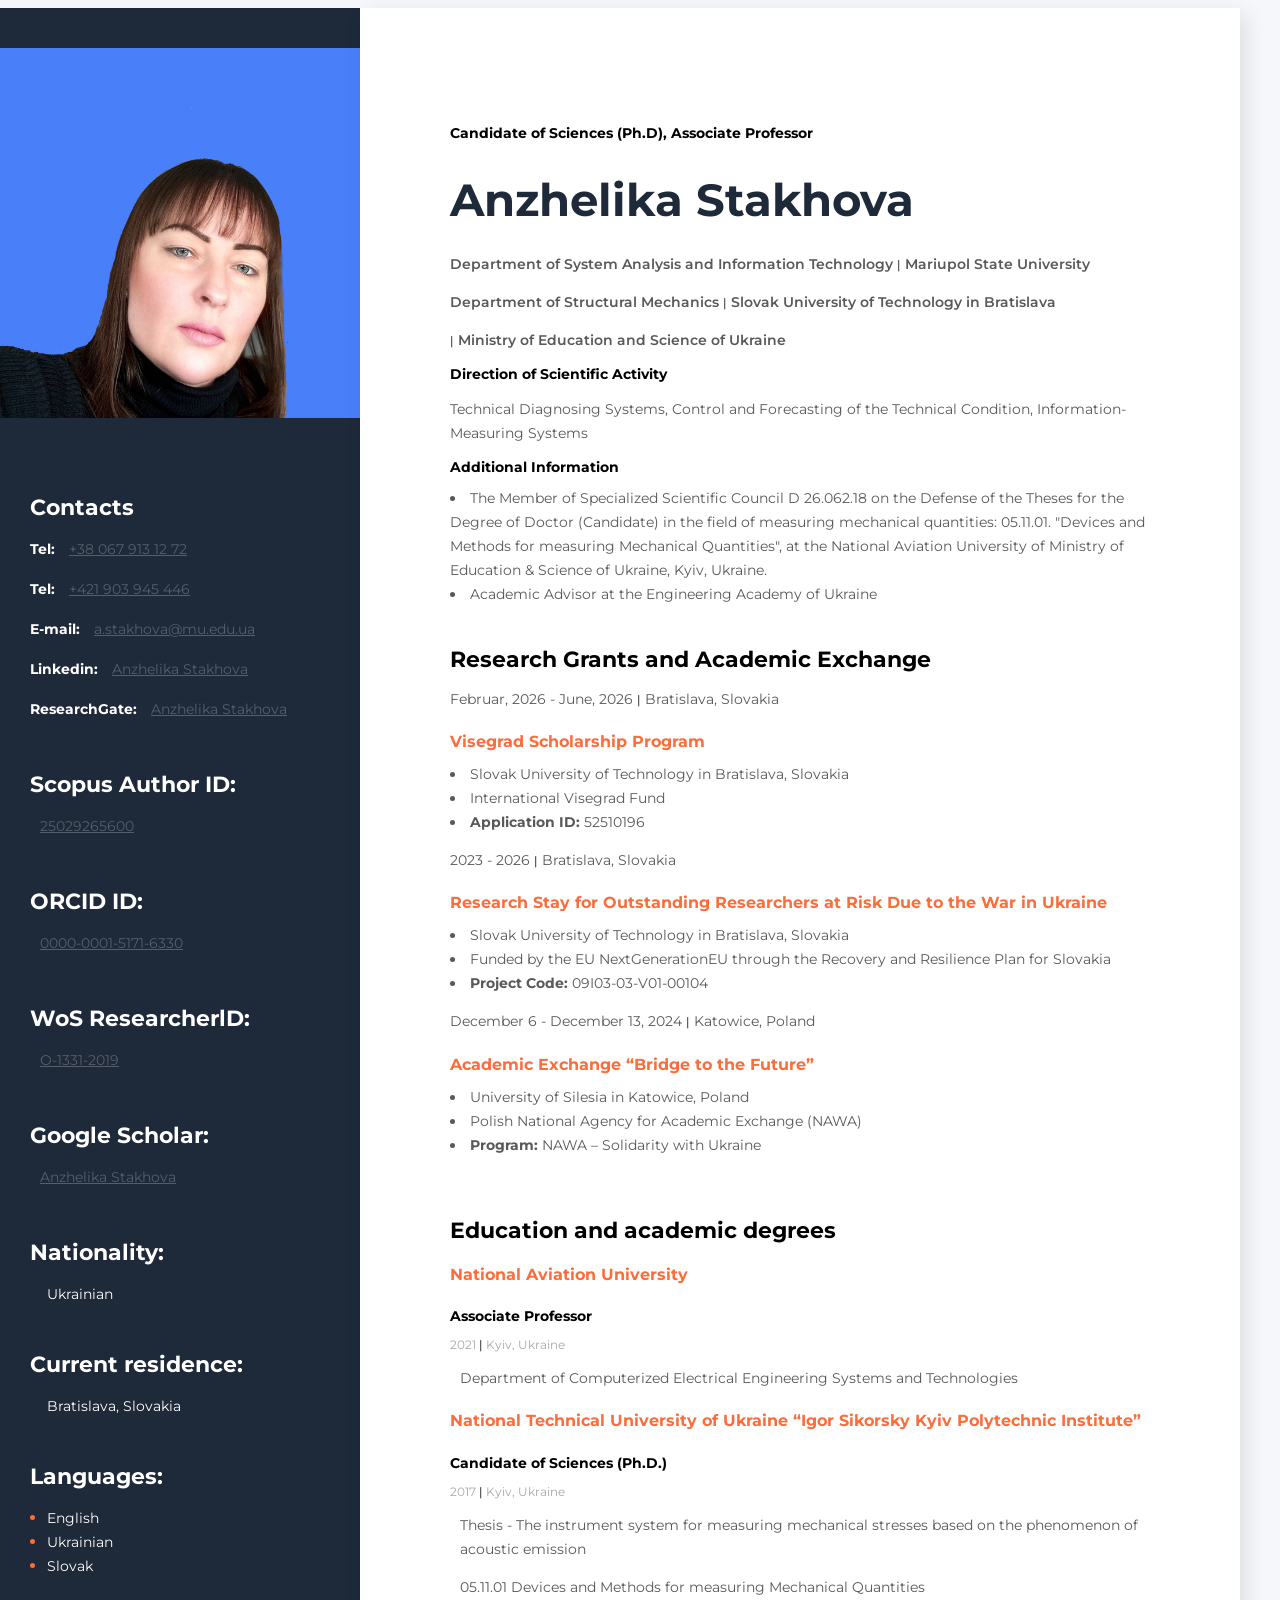
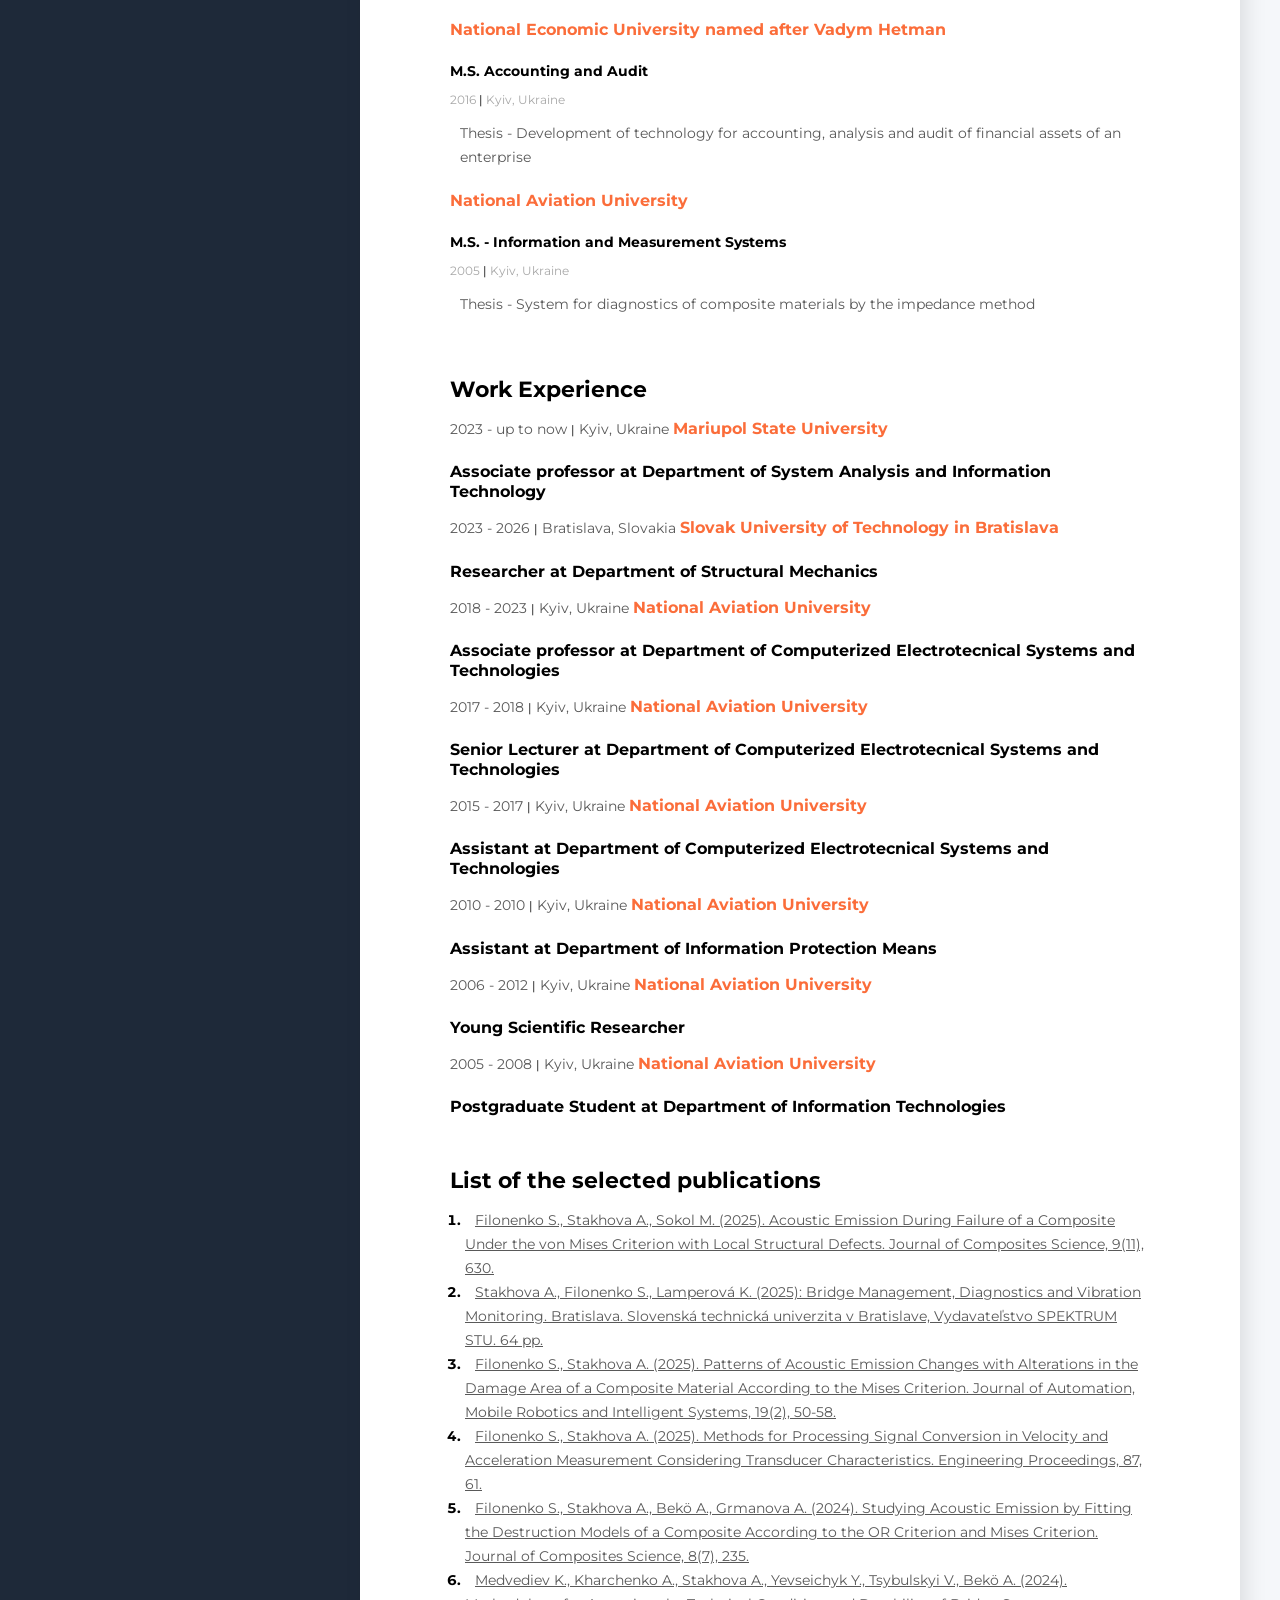
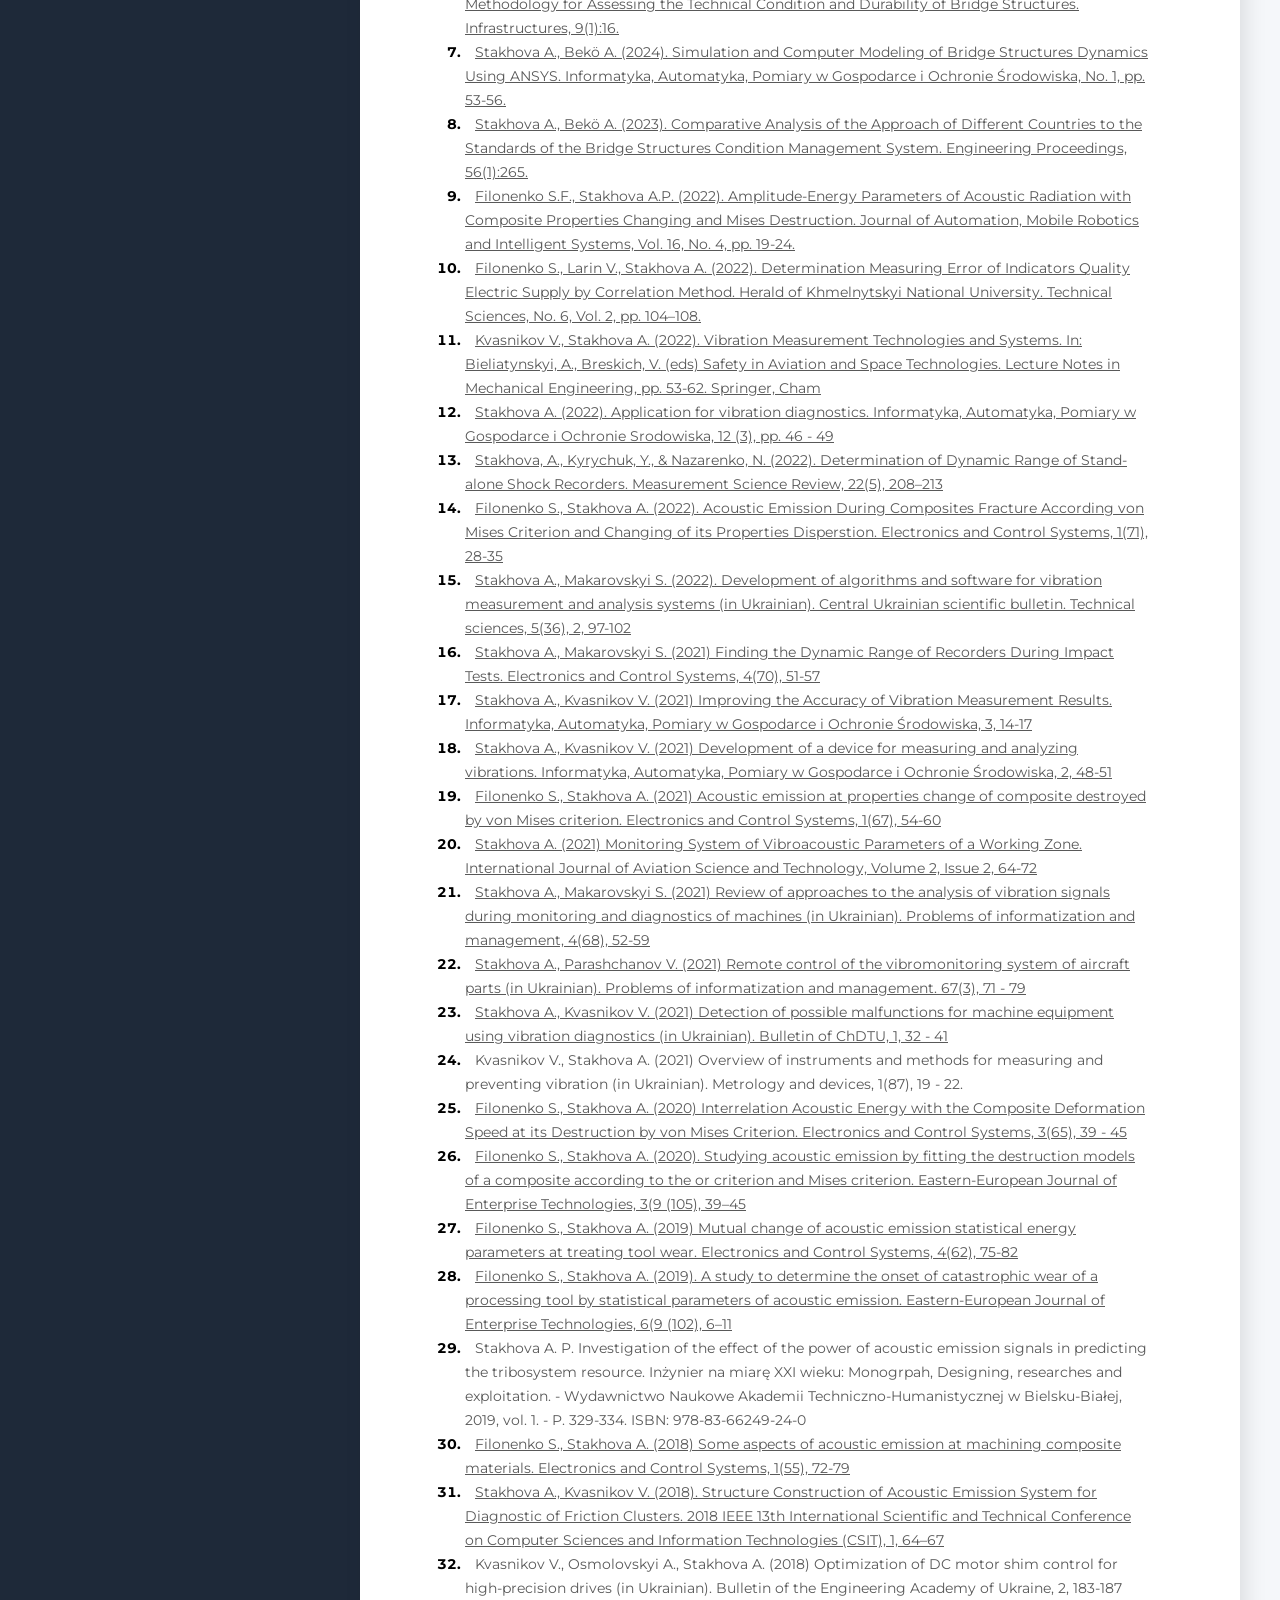
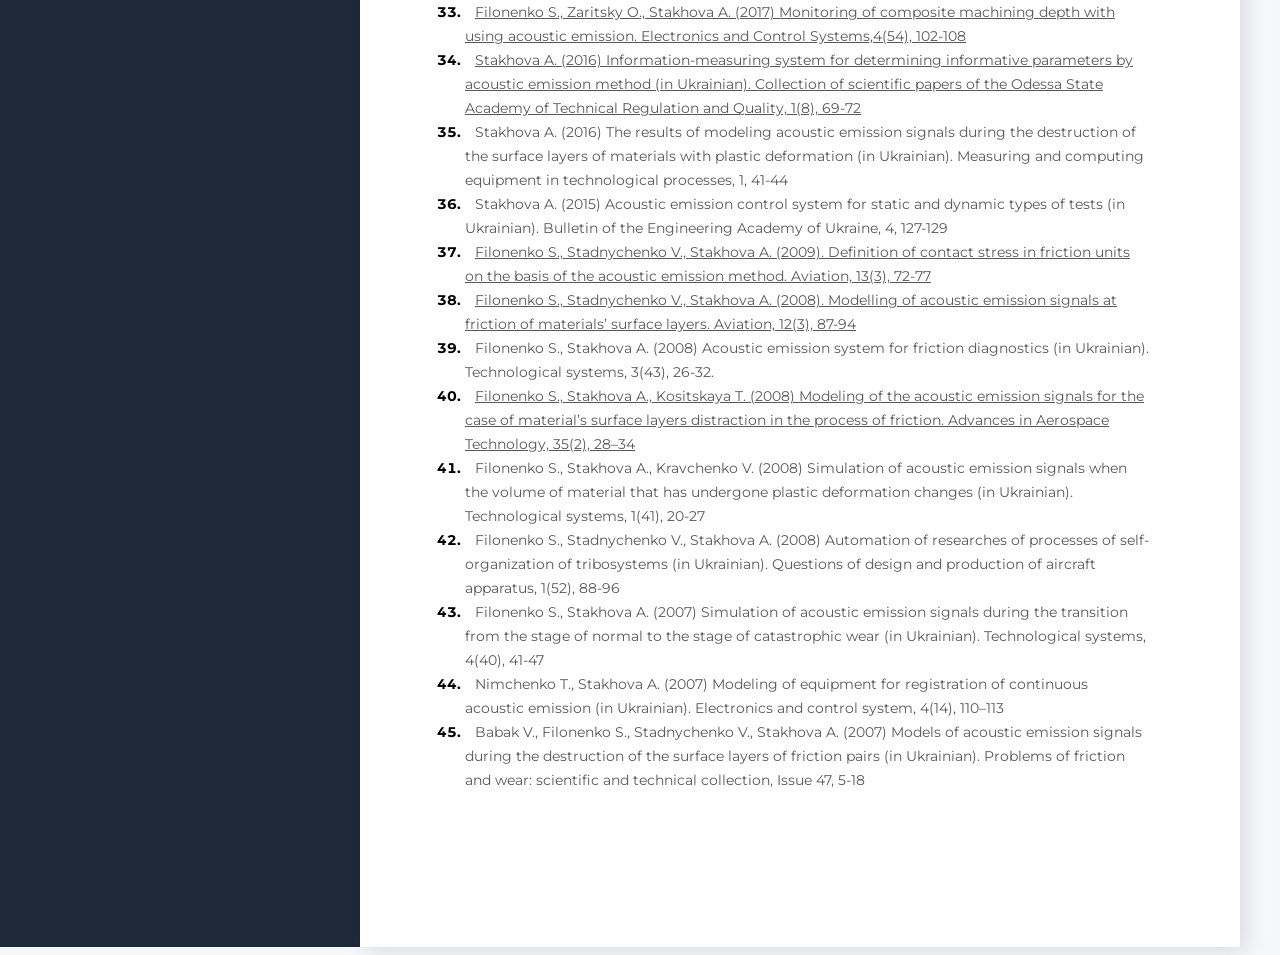
==== index.html @ 6ca17bb1 "Update print statement from 'Hello' to 'Goodbye'" ====
<!DOCTYPE html>
<html lang="en">
<head>
    <meta charset="UTF-8">
    <meta http-equiv="X-UA-Compatible" content="IE=edge">
    <meta name="viewport" content="width=device-width, initial-scale=1.0">
    <link rel="preconnect" href="https://fonts.googleapis.com">
    <link rel="preconnect" href="https://fonts.googleapis.com">
    <link rel="preconnect" href="https://fonts.gstatic.com" crossorigin>
    <link href="https://fonts.googleapis.com/css2?family=Montserrat:wght@400;700&display=swap" rel="stylesheet">
    <link rel="stylesheet" href="styles.css">
    <title>Rezume</title>
</head>
<body>

   <!--Main-->
   <div class="main">
<!--Main content-->
<div class="main_content">
<!--about user-->
<div class="about">
    <h2 class="about_position">Candidate of Sciences (Ph.D), Associate Professor</h2>
    <h1 class="about_name">Anzhelika Stakhova</h1>
    <p class="about_description"> Department of System Analysis and Information Technology  <span class="line">|</span> Mariupol State University</p>
    <p class="about_description">  </p>
    <p class="about_description"> Department of Structural Mechanics  <span class="line">|</span> Slovak University of Technology in Bratislava</p>
    <p class="about_description">  <span class="line">|</span> Ministry of Education and Science of Ukraine</p>
    <h2 class="about_position"> Direction of Scientific Activity </h2>
    <p class="work_list_item"> Technical Diagnosing Systems, Control and Forecasting of the Technical Condition, Information-Measuring Systems </p>
    <h2 class="about_position"> Additional Information </h2>
    <li class="work_list_item"> The Member of Specialized Scientific Council D 26.062.18 on the Defense of the Theses for the Degree of Doctor (Candidate) in the field of measuring mechanical quantities: 05.11.01. "Devices and Methods for measuring Mechanical Quantities", at the National Aviation University of Ministry of Education & Science of Ukraine, Kyiv, Ukraine.</span></li>
    <li class="work_list_item"> Academic Advisor at the Engineering Academy of Ukraine</span></li>
</div>
<!-- Grants and Research Funding -->
<div class="grants">
   <h2 class="title"> Research Grants and Academic Exchange </h2>
<div>   
    <p class="period_grant">Februar, 2026 - June, 2026 <span class="line">|</span> Bratislava, Slovakia</p><h4 class="university">Visegrad Scholarship Program</h4>
    <li class="work_list_item"> Slovak University of Technology in Bratislava, Slovakia</li>
    <li class="work_list_item"> International Visegrad Fund</li>
    <li class="work_list_item"> <strong>Application ID:</strong> 52510196</li>
</div>
    <div> 
    <p class="period_grant">2023 - 2026 <span class="line">|</span> Bratislava, Slovakia</p><h4 class="university">Research Stay for Outstanding Researchers at Risk Due to the War in Ukraine</h4>
    <li class="work_list_item"> Slovak University of Technology in Bratislava, Slovakia</li>
    <li class="work_list_item"> Funded by the EU NextGenerationEU through the Recovery and Resilience Plan for Slovakia</li>
    <li class="work_list_item"> <strong>Project Code:</strong> 09I03-03-V01-00104</li>
</div>
<div>   
    <p class="period_grant">December 6 - December 13, 2024 <span class="line">|</span> Katowice, Poland</p><h4 class="university">Academic Exchange “Bridge to the Future”</h4>
    <li class="work_list_item"> University of Silesia in Katowice, Poland</li>
    <li class="work_list_item"> Polish National Agency for Academic Exchange (NAWA)</li>
    <li class="work_list_item"> <strong>Program:</strong> NAWA – Solidarity with Ukraine</li>
</div>
</div>

<!--Education-->
<div class="education">
    <h3 class="title">Education and academic degrees</h3>
<!--Degrees-->
<div>
    <h4 class="university">National Aviation University</h4>
    <h5 class="specialization">Associate Professor </h5>
    <p class="period">2021 <span class="line">|</span> Kyiv, Ukraine</p>
    <p class="project-link">Department of Computerized Electrical Engineering Systems and Technologies</p>
</div>
<!--Education 1-->
<div>
    <h4 class="university">National Technical University of Ukraine “Igor Sikorsky Kyiv Polytechnic Institute”</h4>
    <h5 class="specialization">Candidate of Sciences (Ph.D.)</h5>
    <p class="period">2017 <span class="line">|</span> Kyiv, Ukraine</p>
    <p class="project-link">Thesis - The instrument system for measuring mechanical stresses based on the phenomenon of acoustic emission</p>
    <p class="project-link">05.11.01 Devices and Methods for measuring Mechanical Quantities</p>
</div>
<!--Education 2-->
<div>
    <h4 class="university">National Economic University named after Vadym Hetman</h4>
    <h5 class="specialization">M.S. Accounting and Audit</h5>
    <p class="period">2016 <span class="line">|</span> Kyiv, Ukraine</p>
    <p class="project-link">Thesis - Development of technology for accounting, analysis and audit of financial assets of an enterprise</p>
</div>
<!--Education 3-->
<div>
    <h4 class="university">National Aviation University</h4>
    <h5 class="specialization">M.S. - Information and Measurement Systems</h5>
    <p class="period">2005 <span class="line">|</span> Kyiv, Ukraine</p>
    <p class="project-link">Thesis - System for diagnostics of composite materials by the impedance method</p>
</div>
</div>
<!--Work-->
<div class="work">
<h3 class="title">Work Experience</h3>
<!--Company 0.1-->
<div>
    <p class="work_list_item">2023 - up to now   <span class="line">|</span> Kyiv, Ukraine <span  class="organization">Mariupol State University</span></p>
    <h4 class="work_position">Associate professor at Department of System Analysis and Information Technology </h4>
</div>
<!--Company 0.2-->
<div>
    <p class="work_list_item">2023 - 2026   <span class="line">|</span> Bratislava, Slovakia <span  class="organization">Slovak University of Technology in Bratislava</span></p>
    <h4 class="work_position">Researcher at Department of Structural Mechanics </h4>
</div>    
<!--Company 1-->
<div>
    <p class="work_list_item">2018 - 2023   <span class="line">|</span> Kyiv, Ukraine <span  class="organization">National Aviation University</span></p>
    <h4 class="work_position">Associate professor at Department of Computerized Electrotecnical Systems and Technologies </h4>
</div>
<!--Company 2-->
<div>
    <p class="work_list_item">2017 - 2018   <span class="line">|</span> Kyiv, Ukraine <span  class="organization">National Aviation University</span></p>
    <h4 class="work_position">Senior Lecturer at Department of Computerized Electrotecnical Systems and Technologies </h4>
</div>
<!--Company 3-->
<div>
    <p class="work_list_item">2015 - 2017   <span class="line">|</span> Kyiv, Ukraine <span  class="organization">National Aviation University</span></p>
    <h4 class="work_position">Assistant at Department of Computerized Electrotecnical Systems and Technologies </h4>
</div>
<!--Company 4-->
<div>
    <p class="work_list_item">2010 - 2010   <span class="line">|</span> Kyiv, Ukraine <span  class="organization">National Aviation University</span></p>
    <h4 class="work_position">Assistant at Department of Information Protection Means </h4>
</div>
<!--Company 5-->
<div>
    <p class="work_list_item">2006 - 2012   <span class="line">|</span> Kyiv, Ukraine <span  class="organization">National Aviation University</span></p>
    <h4 class="work_position">Young Scientific Researcher <!--on the Topic No. 593-DB09--> </h4>
</div>
<!--Company 6-->
<!--<div>
    <p class="work_list_item">2008 - 2009   <span class="line">|</span> Kyiv, Ukraine <span  class="organization">National Aviation University</span></p>
    <h4 class="work_position">Young Scientific Researcher on the Topic No. 393-DB07 </h4>
</div>-->
<!--Company 7-->
<!--<div>
    <p class="work_list_item">2006 - 2007   <span class="line">|</span> Kyiv, Ukraine <span  class="organization">National Aviation University</span></p>
    <h4 class="work_position">Young Scientific Researcher on the Topic No. 301-DB06 </h4>
</div>-->
<!--Company 8-->
<div>
    <p class="work_list_item">2005 - 2008   <span class="line">|</span> Kyiv, Ukraine <span  class="organization">National Aviation University</span></p>
    <h4 class="work_position">Postgraduate Student at Department of Information Technologies </h4>
</div>
</div>
<!--List of the selected publications-->
<div class="project">
    <h3 class="title">List of the selected publications</h3>
<ol class="project_list">
    
    <li class="project_item">
        <span class="project">
            <a href="https://doi.org/10.3390/jcs9110630" class="project-link">
                Filonenko S., Stakhova A., Sokol M. (2025). Acoustic Emission During Failure of a Composite Under the von Mises Criterion with Local Structural Defects. 
                Journal of Composites Science, 9(11), 630.
            </a>
        </span>
    </li> 
    <li class="project_item">
        <span class="project">
            <a href="https://doi.org/10.61544/DRCY6448" class="project-link">
                Stakhova A., Filonenko S., Lamperová K. (2025): Bridge Management, Diagnostics and Vibration Monitoring.
                Bratislava. Slovenská technická univerzita v Bratislave, Vydavateľstvo SPEKTRUM STU. 64 pp.
                </a>
        </span>
    </li> 
    <li class="project_item">
        <span class="project">
            <a href="https://doi.org/10.14313/jamris-2025-014" class="project-link">
                Filonenko S., Stakhova A. (2025). Patterns of Acoustic Emission Changes with Alterations in the Damage Area of a Composite Material According to the Mises Criterion. 
                Journal of Automation, Mobile Robotics and Intelligent Systems, 19(2), 50-58.
            </a>
        </span>
    </li> 
    <li class="project_item">
        <span class="project">
            <a href="https://doi.org/10.3390/engproc2025087061" class="project-link">
                Filonenko S., Stakhova A. (2025). Methods for Processing Signal Conversion in Velocity and Acceleration Measurement Considering Transducer Characteristics. 
                Engineering Proceedings, 87, 61.
            </a>
        </span>
    </li>
    <li class="project_item">
        <span class="project">
            <a href="https://doi.org/10.3390/jcs8070235" class="project-link">
                Filonenko S., Stakhova A., Bekö A., Grmanova A. (2024). Studying Acoustic Emission by Fitting the Destruction Models of a Composite According to the OR Criterion and Mises Criterion. 
                Journal of Composites Science, 8(7), 235.
            </a>
        </span>
    </li>
    <li class="project_item">
        <span class="project">
            <a href="https://doi.org/10.3390/infrastructures9010016" class="project-link">
                Medvediev K., Kharchenko A., Stakhova A., Yevseichyk Y., Tsybulskyi V., Bekö A. (2024). Methodology for Assessing the Technical Condition and Durability of Bridge Structures. 
                Infrastructures, 9(1):16.
            </a>
        </span>
    </li>
    <li class="project_item">
        <span class="project">
            <a href="#" class="project-link">
                Stakhova A., Bekö A. (2024). Simulation and Computer Modeling of Bridge Structures Dynamics Using ANSYS. 
                Informatyka, Automatyka, Pomiary w Gospodarce i Ochronie Środowiska, No. 1, pp. 53-56.
            </a>
        </span>
    </li>
    <li class="project_item">
        <span class="project">
            <a href="https://doi.org/10.3390/ASEC2023-15884" class="project-link">
                Stakhova A., Bekö A. (2023). Comparative Analysis of the Approach of Different Countries to the Standards of the Bridge Structures Condition Management System. 
                Engineering Proceedings, 56(1):265.
            </a>
        </span>
    </li>
    <li class="project_item">
        <span class="project">
            <a href="https://doi.org/10.14313/JAMRIS/4-2022/29" class="project-link">
                Filonenko S.F., Stakhova A.P. (2022). Amplitude-Energy Parameters of Acoustic Radiation with Composite Properties Changing and Mises Destruction. 
                Journal of Automation, Mobile Robotics and Intelligent Systems, Vol. 16, No. 4, pp. 19-24.
            </a>
        </span>
    </li>
    <li class="project_item">
        <span class="project">
            <a href="#" class="project-link">
                Filonenko S., Larin V., Stakhova A. (2022). Determination Measuring Error of Indicators Quality Electric Supply by Correlation Method. Herald of Khmelnytskyi National University. Technical Sciences, No. 6, Vol. 2, pp. 104–108.</a>
        </span>
    </li>     
    <li class="project_item">
        <span class="project">
        <a href="https://doi.org/10.1007/978-3-030-85057-9_5" class="project-link">
            Kvasnikov V., Stakhova A. (2022). Vibration Measurement Technologies and Systems. In: Bieliatynskyi, A., Breskich, V. (eds) Safety in Aviation and Space Technologies. Lecture Notes in Mechanical Engineering, pp. 53-62. Springer, Cham</a>
    </li>
    <li class="project_item">
        <span class="project">
        <a href="https://doi.org/10.35784/iapgos.2903" class="project-link">
            Stakhova A. (2022). Application for vibration diagnostics. Informatyka, Automatyka, Pomiary w Gospodarce i Ochronie Srodowiska, 12 (3), pp. 46 - 49</a>   
    </li>
    <li class="project_item">
        <span class="project">
        <a href="https://doi.org/10.2478/msr-2022-0026" class="project-link">
            Stakhova, A., Kyrychuk, Y., & Nazarenko, N. (2022). Determination of Dynamic Range of Stand-alone Shock Recorders. Measurement Science Review, 22(5), 208–213</a>  
    </li>
    <li class="project_item">
        <span class="project">
        <a href="https://doi.org/10.18372/1990-5548.71.16819" class="project-link">
            Filonenko S.,  Stakhova A. (2022). Acoustic Emission During Composites Fracture According von Mises Criterion and Changing of its Properties Disperstion. Electronics and Control Systems, 1(71), 28-35</a>  
    </li>
    <li class="project_item">
        <span class="project">
        <a href="https://doi.org/10.32515/2664-262X.2022.5(36).2.97-102" class="project-link">
            Stakhova A.,  Makarovskyi S.  (2022). Development of algorithms and software for vibration measurement and analysis systems (in Ukrainian). Central Ukrainian scientific bulletin. Technical sciences, 5(36), 2, 97-102</a>  
    </li>
    <li class="project_item">
        <span class="project">
        <a href="https://doi.org/10.18372/1990-5548.70.16765" class="project-link">
            Stakhova A.,  Makarovskyi S. (2021) Finding the Dynamic Range of Recorders During Impact Tests. Electronics and Control Systems, 4(70), 51-57</a>  
    </li>
    <li class="project_item">
        <span class="project">
        <a href="https://doi.org/10.35784/iapgos.2713" class="project-link">
            Stakhova A., Kvasnikov V. (2021) Improving the Accuracy of Vibration Measurement Results. Informatyka, Automatyka, Pomiary w Gospodarce i Ochronie Środowiska, 3, 14-17</a>  
    </li>
    <li class="project_item">
        <span class="project">
        <a href="https://doi.org/10.35784/iapgos.2658" class="project-link">
            Stakhova A., Kvasnikov V. (2021) Development of a device for measuring and analyzing vibrations. Informatyka, Automatyka, Pomiary w Gospodarce i Ochronie Środowiska, 2, 48-51</a>  
    </li>
    <li class="project_item">
        <span class="project">
        <a href="https://doi.org/10.18372/1990-5548.67.15602" class="project-link">
            Filonenko S., Stakhova A. (2021) Acoustic emission at properties change of composite destroyed by von Mises criterion. Electronics and Control Systems, 1(67), 54-60</a>  
    </li>
    <li class="project_item">
        <span class="project">
        <a href="https://doi.org/10.23890/ijast.vm02is02.0203" class="project-link">
            Stakhova A. (2021) Monitoring System of Vibroacoustic Parameters of a Working Zone. International Journal of Aviation Science and Technology, Volume 2, Issue 2, 64-72</a>  
    </li>
    <li class="project_item">
        <span class="project">
        <a href="https://doi.org/10.18372/2073-4751.68.16527" class="project-link">
            Stakhova A., Makarovskyi S. (2021) Review of approaches to the analysis of vibration signals during monitoring and diagnostics of machines (in Ukrainian). Problems of informatization and management, 4(68), 52-59</a>  
    </li>
    <li class="project_item">
        <span class="project">
        <a href="https://doi.org/10.18372/2073-4751.67.16209" class="project-link">Stakhova A., Parashchanov V. (2021) Remote control of the vibromonitoring system of aircraft parts (in Ukrainian). Problems of informatization and management. 67(3), 71 - 79</a>  
    </li>
    <li class="project_item">
        <span class="project">
        <a href="https://doi.org/10.24025/2306-4412.1.2021.229202" class="project-link">Stakhova A., Kvasnikov V. (2021) Detection of possible malfunctions for machine equipment using vibration diagnostics (in Ukrainian). Bulletin of ChDTU, 1, 32 - 41</a>  
    </li>
    <li class="project_item">
        <span class="project">
        <a class="project-link">Kvasnikov V., Stakhova A. (2021) Overview of instruments and methods for measuring and preventing vibration (in Ukrainian). Metrology and devices, 1(87), 19 - 22.</a>  
    </li>
    <li class="project_item">
        <span class="project">
        <a href="https://doi.org/10.18372/1990-5548.65.14986" class="project-link">Filonenko S., Stakhova A. (2020) Interrelation Acoustic Energy with the Composite Deformation Speed at its Destruction by von Mises Criterion. Electronics and Control Systems, 3(65), 39 - 45</a>  
    </li>
    <li class="project_item">
        <span class="project">
        <a href="https://doi.org/10.15587/1729-4061.2020.204820" class="project-link">Filonenko S., Stakhova A. (2020). Studying acoustic emission by fitting the destruction models of a composite according to the or criterion and Mises criterion. Eastern-European Journal of Enterprise Technologies, 3(9 (105), 39–45</a>  
    </li>
    <li class="project_item">
        <span class="project">
        <a href="https://doi.org/10.18372/1990-5548.62.14389" class="project-link">Filonenko S., Stakhova A. (2019) Mutual change of acoustic emission statistical energy parameters at treating tool wear. Electronics and Control Systems, 4(62), 75-82</a>  
    </li>
    <li class="project_item">
        <span class="project">
        <a href="https://doi.org/10.15587/1729-4061.2019.184959" class="project-link">Filonenko S., Stakhova A. (2019). A study to determine the onset of catastrophic wear of a processing tool by statistical parameters of acoustic emission. Eastern-European Journal of Enterprise Technologies, 6(9 (102), 6–11</a>  
    </li>
    <li class="project_item">
        <span class="project">
        <a class="project-link">Stakhova A. P. Investigation of the effect of the power of acoustic emission signals in predicting the tribosystem resource. Inżynier na miarę XXI wieku: Monogrpah, Designing, researches and exploitation. - Wydawnictwo Naukowe Akademii Techniczno-Humanistycznej w Bielsku-Białej, 2019, vol. 1. - P. 329-334. ISBN: 978-83-66249-24-0</a>  
    </li>
    <li class="project_item">
        <span class="project">
        <a href="https://doi.org/10.18372/1990-5548.55.12783" class="project-link">Filonenko S., Stakhova A. (2018)  Some aspects of acoustic emission at machining composite materials. Electronics and Control Systems, 1(55), 72-79</a>  
    </li>
    <li class="project_item">
        <span class="project">
        <a href="https://doi.org/10.1109/STC-CSIT.2018.8526593" class="project-link">Stakhova A., Kvasnikov V. (2018). Structure Construction of Acoustic Emission System for Diagnostic of Friction Clusters. 2018 IEEE 13th International Scientific and Technical Conference on Computer Sciences and Information Technologies (CSIT), 1, 64–67</a>  
    </li>
    <li class="project_item">
        <span class="project">
        <a class="project-link">Kvasnikov V., Osmolovskyi A., Stakhova A. (2018) Optimization of DC motor shim control for high-precision drives (in Ukrainian). Bulletin of the Engineering Academy of Ukraine, 2, 183-187</a>  
    </li>
    <li class="project_item">
        <span class="project">
        <a href="https://doi.org/10.18372/1990-5548.54.12334" class="project-link">Filonenko S., Zaritsky O., Stakhova A. (2017) Monitoring of composite machining depth with using acoustic emission. Electronics and Control Systems,4(54), 102-108</a>  
    </li>
       <li class="project_item">
        <span class="project">
        <a href="https://doi.org/10.32684/2412-5288-2016-1-8-69-72" class="project-link">Stakhova A. (2016) Information-measuring system for determining informative parameters by acoustic emission method (in Ukrainian). Collection of scientific papers of the Odessa State Academy of Technical Regulation and Quality, 1(8), 69-72</a>  
    </li>
    <li class="project_item">
        <span class="project">
        <a class="project-link">Stakhova A. (2016) The results of modeling acoustic emission signals during the destruction of the surface layers of materials with plastic deformation (in Ukrainian). Measuring and computing equipment in technological processes, 1, 41-44</a>  
    </li>
    <li class="project_item">
        <span class="project">
        <a class="project-link">Stakhova A. (2015) Acoustic emission control system for static and dynamic types of tests (in Ukrainian). Bulletin of the Engineering Academy of Ukraine, 4, 127-129</a>  
    </li>
    <li class="project_item">
        <span class="project">
        <a href="http://dx.doi.org/10.3846/1648-7788.2009.13.72-77" class="project-link">Filonenko S., Stadnychenko V., Stakhova A. (2009). Definition of contact stress in friction units on the basis of the acoustic emission method. Aviation, 13(3), 72-77</a>  
    </li>
    <li class="project_item">
        <span class="project">
        <a href="https://doi.org/10.3846/1648-7788.2008.12.87-94" class="project-link">Filonenko S., Stadnychenko V., Stakhova A. (2008). Modelling of acoustic emission signals at friction of materials’ surface layers. Aviation, 12(3), 87-94</a>  
    </li>
    <li class="project_item">
        <span class="project">
        <a class="project-link">Filonenko S., Stakhova A. (2008) Acoustic emission system for friction diagnostics (in Ukrainian). Technological systems, 3(43), 26-32.</a>  
    </li>
    <li class="project_item">
        <span class="project">
        <a href="https://doi.org/10.18372/2306-1472.35.1562" class="project-link">Filonenko S., Stakhova A., Kositskaya T. (2008) Modeling of the acoustic emission signals for the case of material’s surface layers distraction in the process of friction. Advances in Aerospace Technology, 35(2), 28–34</a>  
    </li>
    <li class="project_item">
        <span class="project">
        <a class="project-link">Filonenko S., Stakhova A., Kravchenko V. (2008) Simulation of acoustic emission signals when the volume of material that has undergone plastic deformation changes (in Ukrainian). Technological systems, 1(41), 20-27</a>  
    </li>
    <li class="project_item">
        <span class="project">
        <a class="project-link">Filonenko S., Stadnychenko V., Stakhova A. (2008) Automation of researches of processes of self-organization of tribosystems (in Ukrainian). Questions of design and production of aircraft apparatus, 1(52), 88-96</a>  
    </li>
    <li class="project_item">
        <span class="project">
        <a class="project-link">Filonenko S., Stakhova A. (2007) Simulation of acoustic emission signals during the transition from the stage of normal to the stage of catastrophic wear (in Ukrainian). Technological systems, 4(40), 41-47</a>  
    </li>
    <li class="project_item">
        <span class="project">
        <a class="project-link">Nimchenko T., Stakhova A. (2007) Modeling of equipment for registration of continuous acoustic emission (in Ukrainian). Electronics and control system, 4(14), 110–113</a>  
    </li>
    <li class="project_item">
        <span class="project">
        <a class="project-link">Babak V., Filonenko S., Stadnychenko V., Stakhova A. (2007) Models of acoustic emission signals during the destruction of the surface layers of friction pairs (in Ukrainian). Problems of friction and wear: scientific and technical collection, Issue 47, 5-18</a>  
    </li>
    
</ol>
</div>
</div>
<!--Sidebar-->
<aside class="sidebar">
<img src="I.jpg" alt="user photo" class="photo">
<!--Contact-->
<div class="contacts"> 
    <h3 class="sidebar_title">
        Contacts
    </h3>
    <div>
        <p>
            <span class="contact-type">Tel:</span>
             <a href="tel:+380679131272" class="contact-link">+38 067 913 12 72</a> </p>
        <p>
            <span class="contact-type">Tel:</span>
             <a href="tel:+380679131272" class="contact-link">+421 903 945 446</a> </p>
        <p>
            <span class="contact-type"> E-mail: </span>
             <a href="mailto: a.stakhova@mu.edu.ua" class="contact-link">a.stakhova@mu.edu.ua</a> </p>
        <p>
            <span class="contact-type"> Linkedin: </span>
             <a href="https://www.linkedin.com/in/anzhelika-stakhova-88b60a288/" class="contact-link">Anzhelika Stakhova</a> </p>
        <p>
            <span class="contact-type"> ResearchGate: </span>
            <a href="https://www.researchgate.net/profile/Anzhelika-Stakhova" class="contact-link">Anzhelika Stakhova</a> </p>
    </div>
</div>
<!--Scopus Author ID:-->
<div class="contacts"> 
    <h3 class="sidebar_title">
        Scopus Author ID:
    </h3>
    <div>
        <p>
            <span class="contact-type"></span>
            <a href="https://www.scopus.com/authid/detail.uri?authorId=25029265600" class="contact-link">25029265600</a> </p>
            
        </div>
</div>
<!--ORCID ID:-->
<div class="contacts"> 
    <h3 class="sidebar_title">
        ORCID ID:
    </h3>
    <div>
        <p>
            <span class="contact-type"></span>
            <a href="https://orcid.org/0000-0001-5171-6330" class="contact-link">0000-0001-5171-6330</a> </p>
            
        </div>
</div>
<!--Web of Science ResearcherlD:-->
<div class="contacts"> 
    <h3 class="sidebar_title">
        WoS ResearcherlD:
    </h3>
    <div>
        <p>
            <span class="contact-type"></span>
            <a href="https://www.webofscience.com/wos/author/record/O-1331-2019" class="contact-link">O-1331-2019</a> </p>
            
        </div>
</div>
<!--Google Scholar:-->
<div class="contacts"> 
    <h3 class="sidebar_title">
        Google Scholar:
    </h3>
    <div>
        <p>
            <span class="contact-type"></span>
            <a href="https://scholar.google.com.ua/citations?user=BpvehOkAAAAJ&hl=uk" class="contact-link">Anzhelika Stakhova</a> </p>
            
        </div>
</div>
<!--Nationality:-->
<div class="tech-skills">
    <h3 class="sidebar_title"> Nationality:</h3>
        <ul class="tech-soft-skills-list">
           <span class="tech-soft-skills-text">Ukrainian</span>
           
        </ul>
</div>
<!--Residence:-->
<div class="tech-skills">
    <h3 class="sidebar_title"> Current residence:</h3>
        <ul class="tech-soft-skills-list">
           <span class="tech-soft-skills-text">Bratislava, Slovakia</span>
           
        </ul>
</div>
<!--Languages:-->
<div class="soft-skills">
    <h3 class="sidebar_title">
        Languages:
    </h3>
        <ul class="tech-soft-skills-list">
            <li class="tech-soft-skills-item"><span class="tech-soft-skills-text">English</span></li>
            <li class="tech-soft-skills-item"><span class="tech-soft-skills-text">Ukrainian</span></li>
            <li class="tech-soft-skills-item"><span class="tech-soft-skills-text">Slovak</span></li>
                       
         </ul>
</div>

</aside>

</div>
</body>
</html>
---- styles.css ----
body{
    font-family: 'Montserrat', sans-serif;
    background-color: #F5F7FA;
    }
/* main styles */
.main{
    display: flex;
    flex-direction: row-reverse;
    width: 1200px;
    margin: 0 auto;
}
/* main_content styles */
.main_content{
    background-color: #fff;
    box-shadow: 6px 6px 20px rgba(0, 0, 0, 0.1);
    padding:  105px 90px;
}
/* about styles */

.about{
   margin-bottom: 40px;
}
.about_position{
    font-family: 'Montserrat';
    font-style: normal;
    font-weight: 700;
    font-size: 14px;
    line-height: 17px;
    color: #000000;
    margin-bottom: 10px;
}
.about_name{
    font-style: normal;
    font-weight: 700;
    font-size: 45px;
    line-height: 55px;
    color: #1E2939;
    margin-bottom: 25px;
}
.about_description{
    font-style: normal;
    font-weight: 600;
    font-size: 14px;
    line-height: 24px;
    color: #595959;
    width: 700px;
}
/* project styles */
.project{
    margin-bottom: 50px;
    }
.title{
    font-style: normal;
    font-weight: 700;
    font-size: 22px;
    line-height: 27px;
    color: #000000; 
    margin-bottom: 10px; 
}
.project_list{
    padding: 0;
    margin-left: 15px;
}
.project_item{
    font-style: normal;
    font-weight: 700;
    font-size: 14px;
    line-height: 24px;
    color: #000000;
}
.project, 
.project-link{
    font-style: normal;
    font-weight: 400;
    font-size: 14px;
    line-height: 24px;
    color: #595959;
}
.project-link{
    margin-left: 10px;
}
.project_bracket{
    font-style: normal;
    font-weight: 700;
    font-size: 14px;
    line-height: 24px;
    color: #000000;
}

/* work styles */
.work {
    margin-bottom: 50px;
    width: 700px;
}
.work_position{
    font-style: normal;
    font-weight: 700;
    font-size: 16px;
    line-height: 20px;
    color: #000000;
    margin-bottom: 10px;
}
.organization{
    font-style: normal;
    font-weight: 700;
    font-size: 16px;
    line-height: 20px;
    color: #FB6D3A;
}
.period{
    font-style: normal;
    font-weight: 400;
    font-size: 12px;
    line-height: 15px;
    color: #A8A8A8;
    margin-bottom: 10px;
}
.line{
    font-style: normal;
    font-weight: 400;
    font-size: 12px;
    line-height: 15px;
    color: #000000;
}
.work_list{
    padding: 0;
    margin-left: 15px;
}
.work_list_item{
    font-style: normal;
    font-weight: 400;
    font-size: 14px;
    line-height: 24px;
    color: #595959;
}
/* grants styles */
.grants {
    margin-bottom: 60px;  
}
.period_grant{
    font-style: normal;
    font-weight: 400;
    font-size: 14px;
    line-height: 24px;
    color: #595959;
    margin-bottom: 10px;
}
/* education styles */
.education {
    margin-bottom: 60px;  
}
.university{
    font-style: normal;
    font-weight: 700;
    font-size: 16px;
    line-height: 20px;
    color: #FB6D3A;
    margin-bottom: 10px;
}
.specialization{
    font-style: normal;
    font-weight: 700;
    font-size: 14px;
    line-height: 17px;
    color: #000000;
    margin-bottom: 10px;
}
/* sidebar styles */
.sidebar{
    background-color: #1E2939;
    padding-top: 40px;
    width: 370px;
}
.photo{
    width: 370px;
    margin-bottom: 50px;
}
.contacts,
.tech-skills,
.soft-skills{
margin-left: 40px;
}
.contacts{
    margin-bottom: 50px;
}
.tech-skills{
    margin-bottom: 45px;
}
.sidebar_title{
    color: #FFFFFF;
    font-style: normal;
    font-weight: bold;
    font-size: 22px;
    line-height: 27px;
    margin-bottom: 1px;
}
.contact-type{
    font-style: normal;
    font-weight: 700;
    font-size: 14px;
    line-height: 24px; 
    color: #FFFFFF;
    margin-right: 10px;
}
.contact-link{
    font-family: 'Montserrat';
    font-style: normal;
    font-weight: 00;
    font-size: 14px;
    line-height: 24px;
    color: #565e6a; 
}
.tech-soft-skills-list{
color: #fff;
padding: 0;
margin-left: 17px;
}
.tech-soft-skills-item{
    color: #FB6D3A;
}
.tech-soft-skills-text{
    color: #fff;
    font-family: 'Montserrat';
    font-style: normal;
    font-weight: 400;
    font-size: 14px;
    line-height: 24px;
}
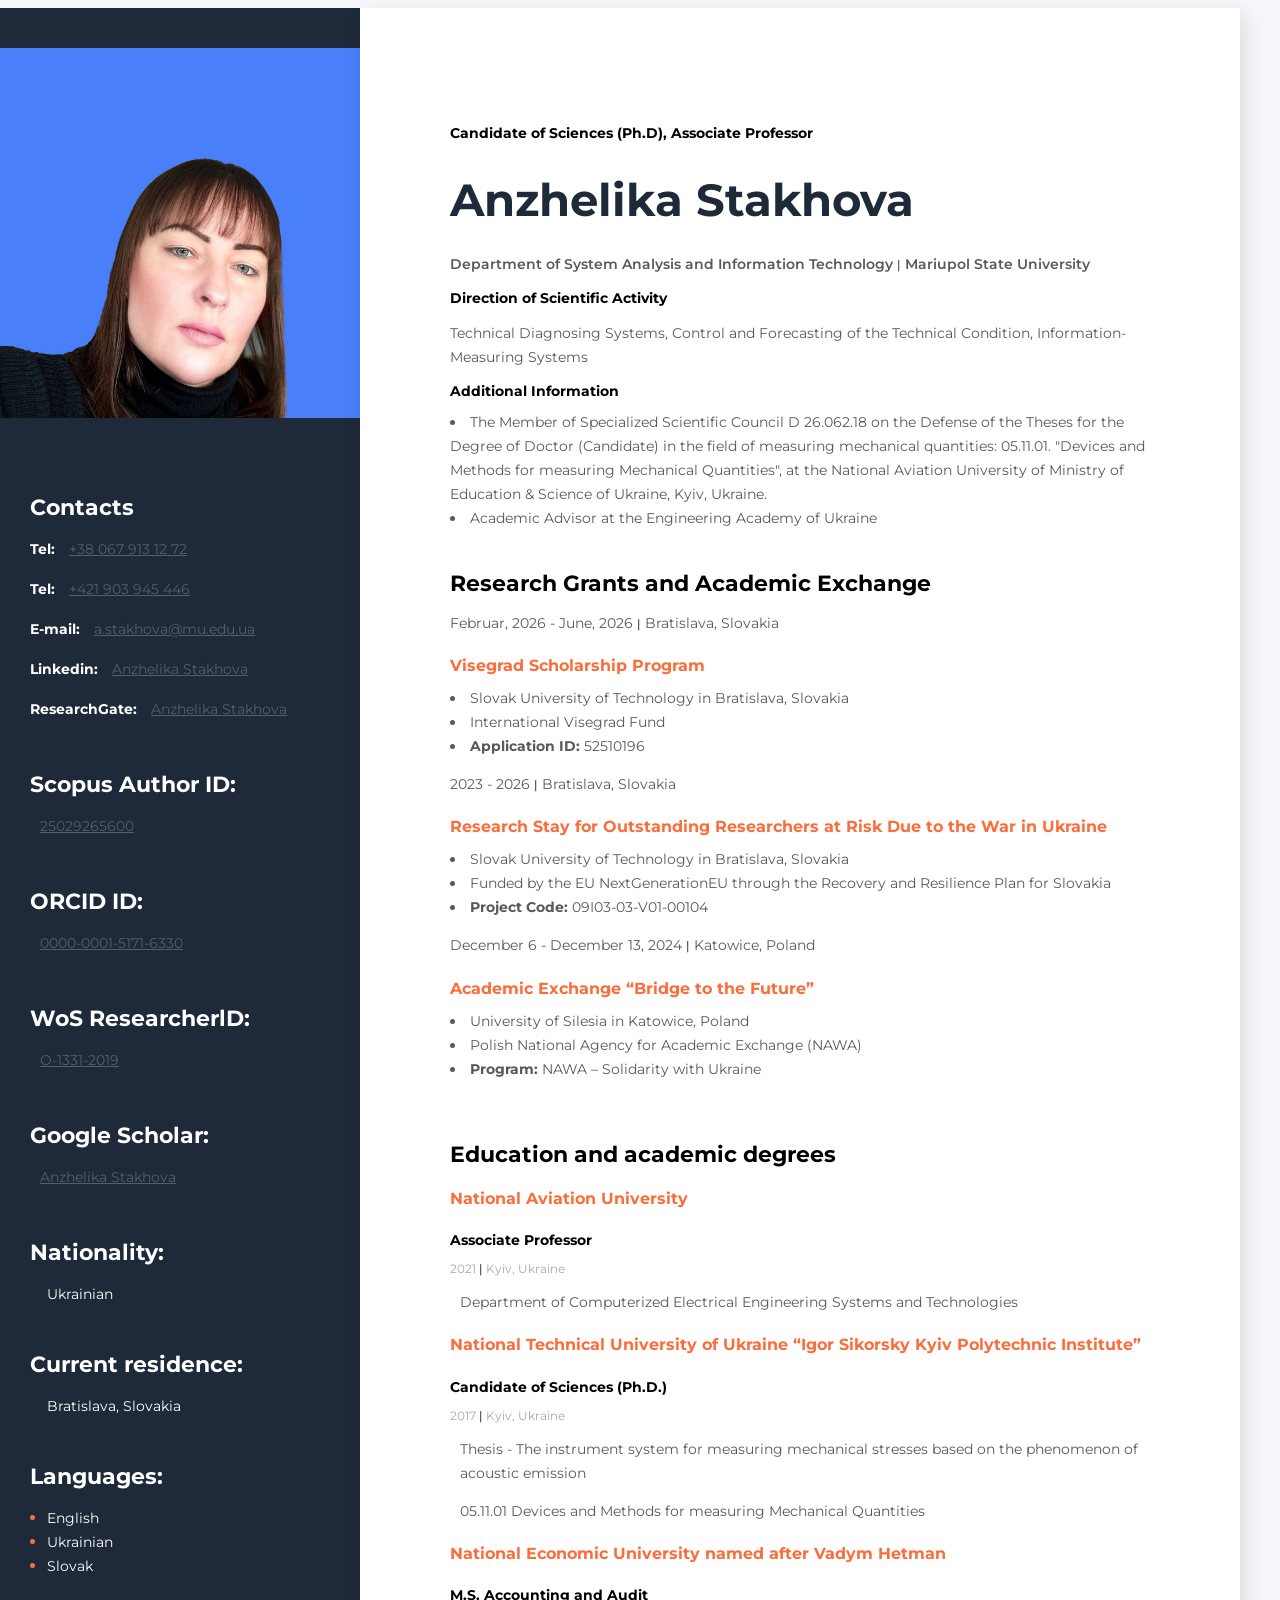
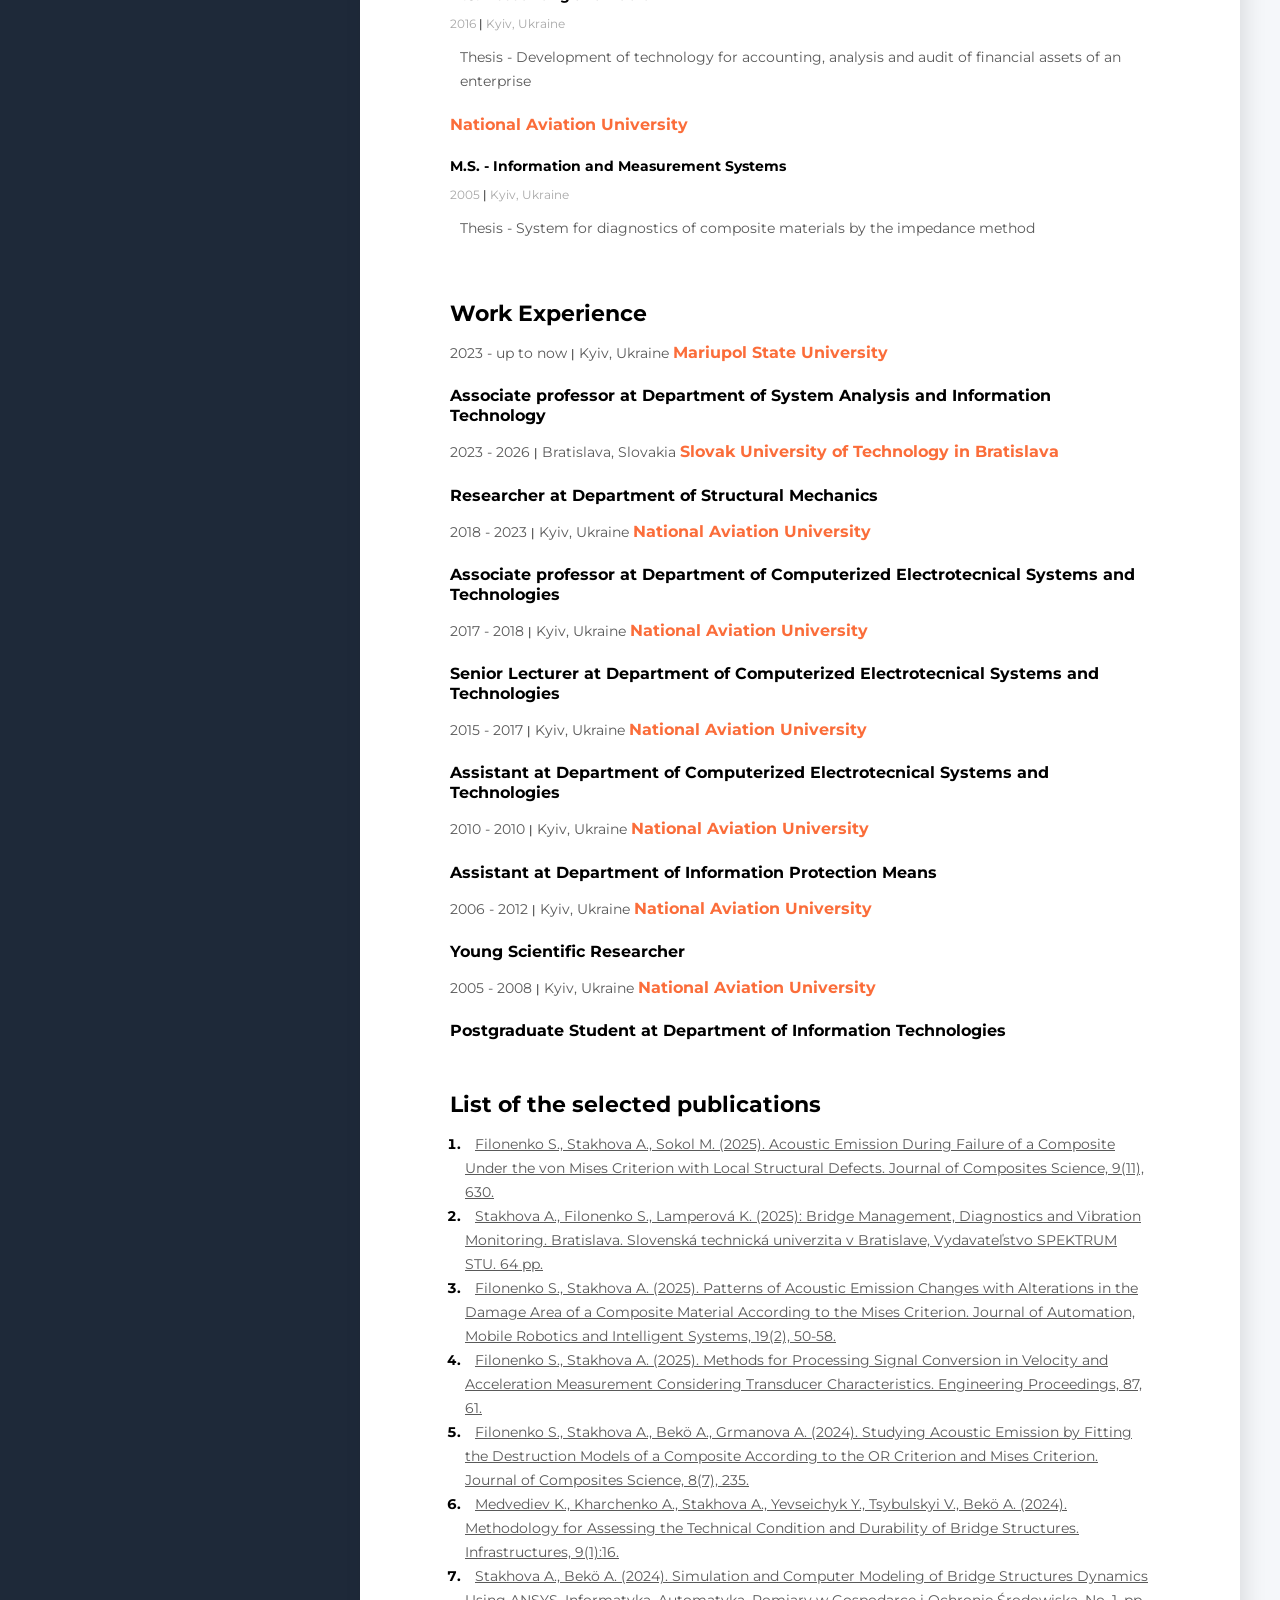
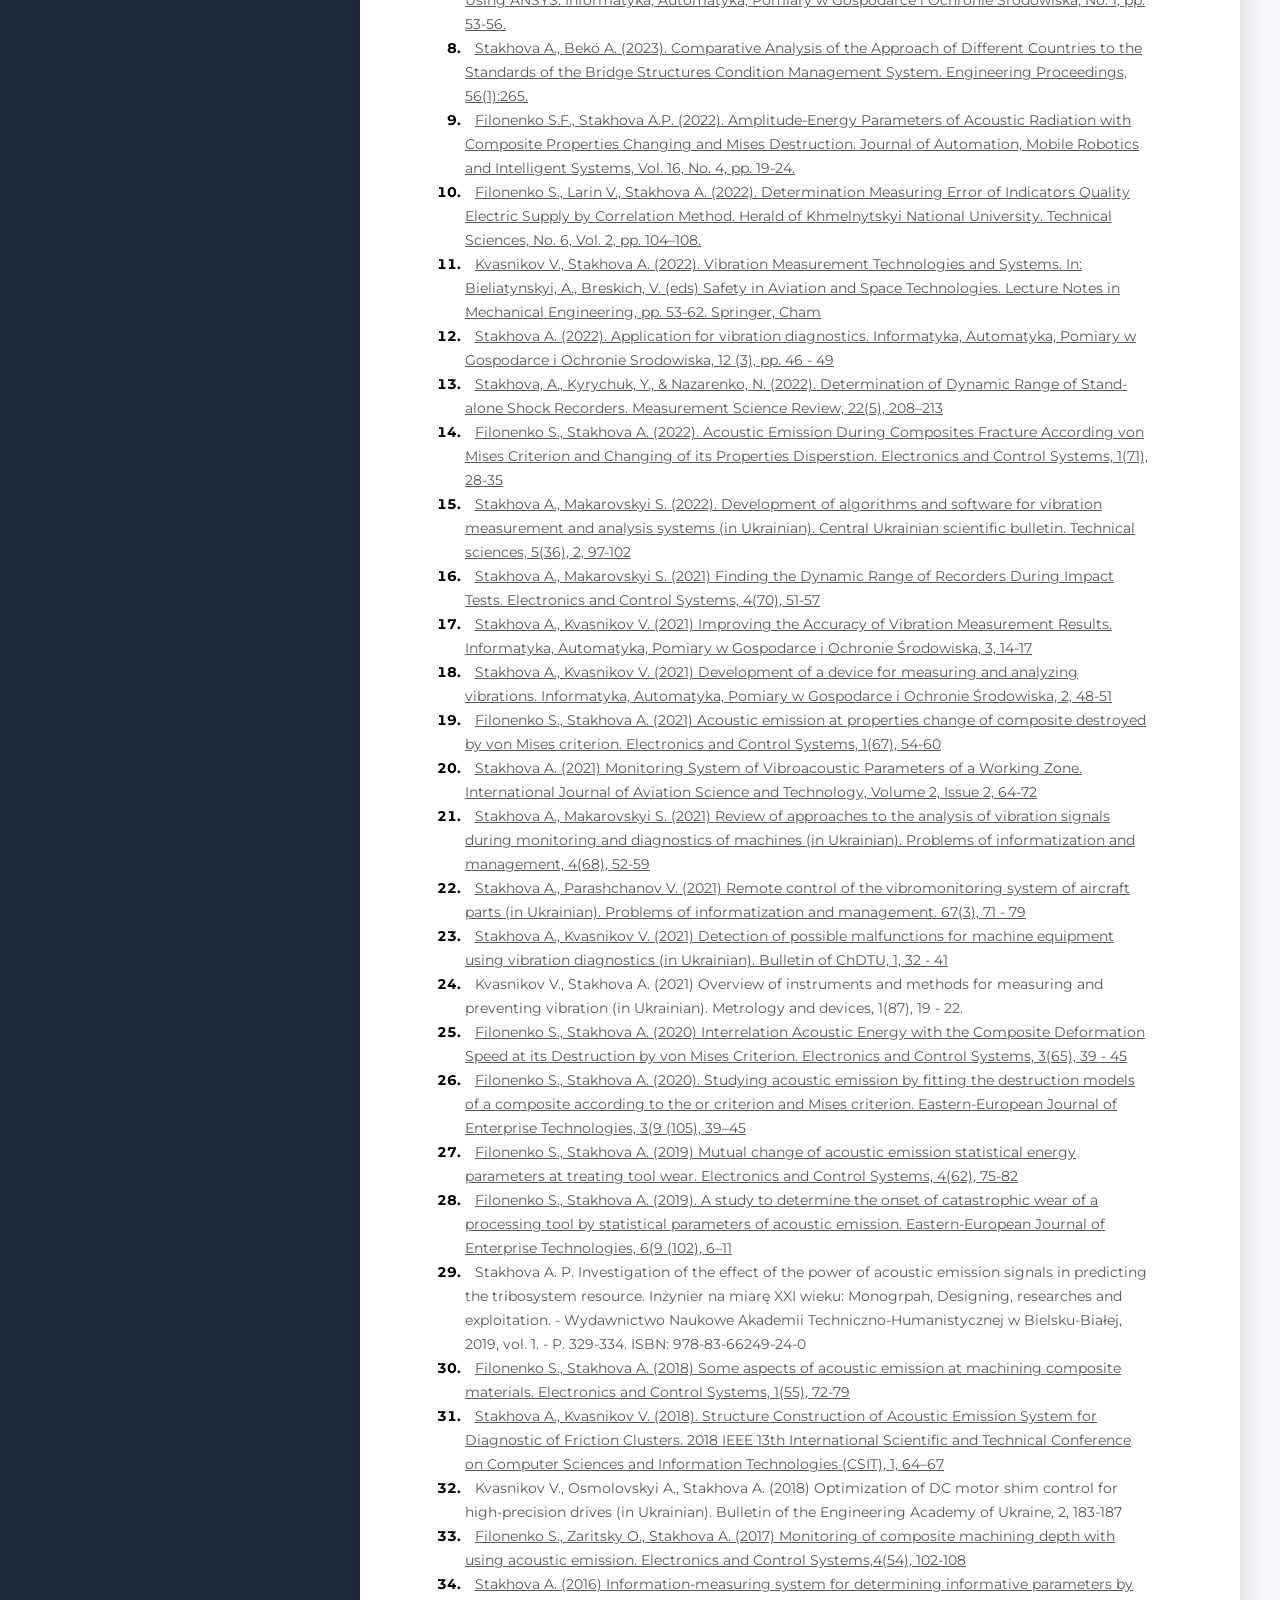
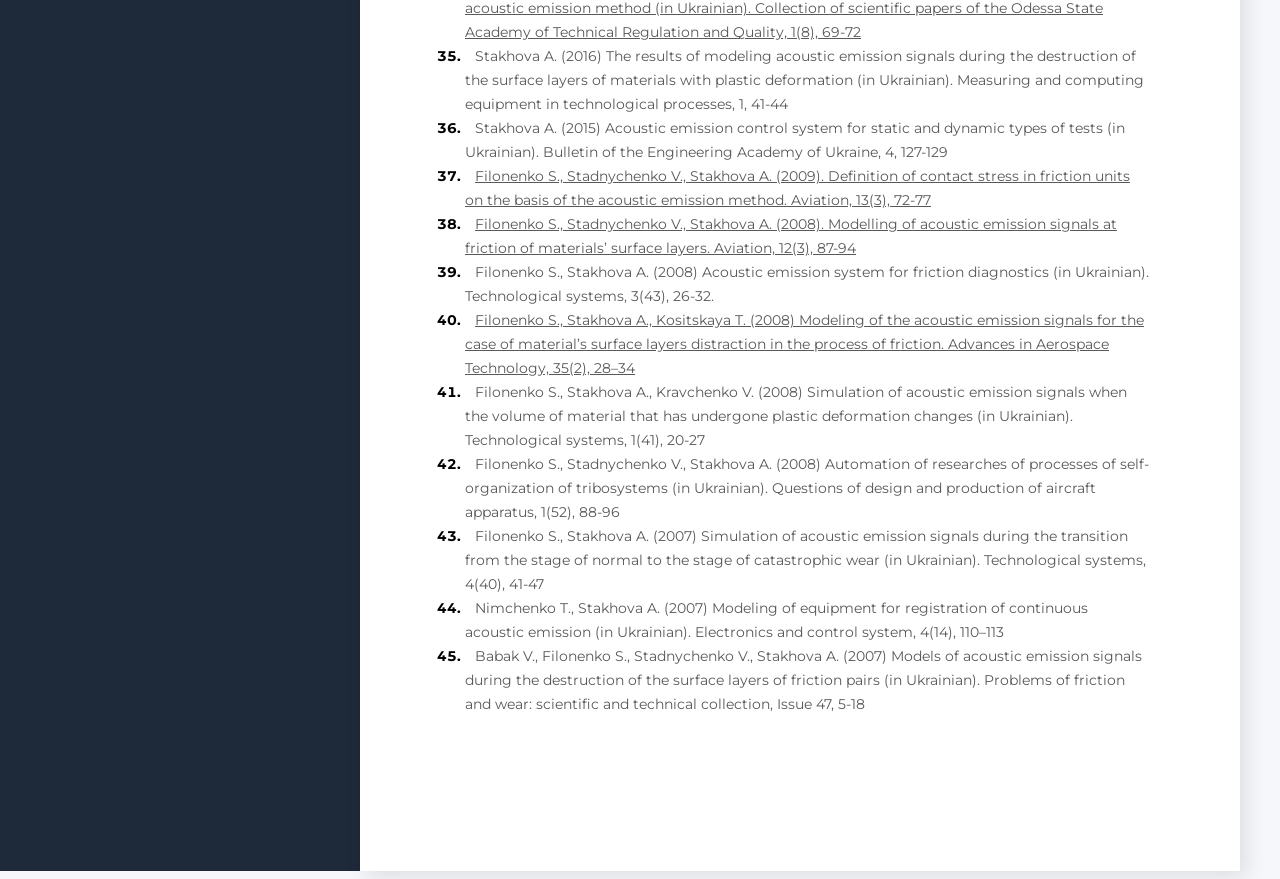
==== commit 6e92220e: "Update index.html" ====
--- a/index.html
+++ b/index.html
@@ -23,8 +23,8 @@
     <h1 class="about_name">Anzhelika Stakhova</h1>
     <p class="about_description"> Department of System Analysis and Information Technology  <span class="line">|</span> Mariupol State University</p>
     <p class="about_description">  </p>
-    <p class="about_description"> Department of Structural Mechanics  <span class="line">|</span> Slovak University of Technology in Bratislava</p>
-    <p class="about_description">  <span class="line">|</span> Ministry of Education and Science of Ukraine</p>
+    <p class="about_description"> <!-- Department of Structural Mechanics  <span class="line">|</span> Slovak University of Technology in Bratislava --> </p>
+    <p class="about_description">  <!-- <span class="line">|</span> Ministry of Education and Science of Ukraine --> </p>
     <h2 class="about_position"> Direction of Scientific Activity </h2>
     <p class="work_list_item"> Technical Diagnosing Systems, Control and Forecasting of the Technical Condition, Information-Measuring Systems </p>
     <h2 class="about_position"> Additional Information </h2>
@@ -499,3 +499,4 @@
 
 
 
+
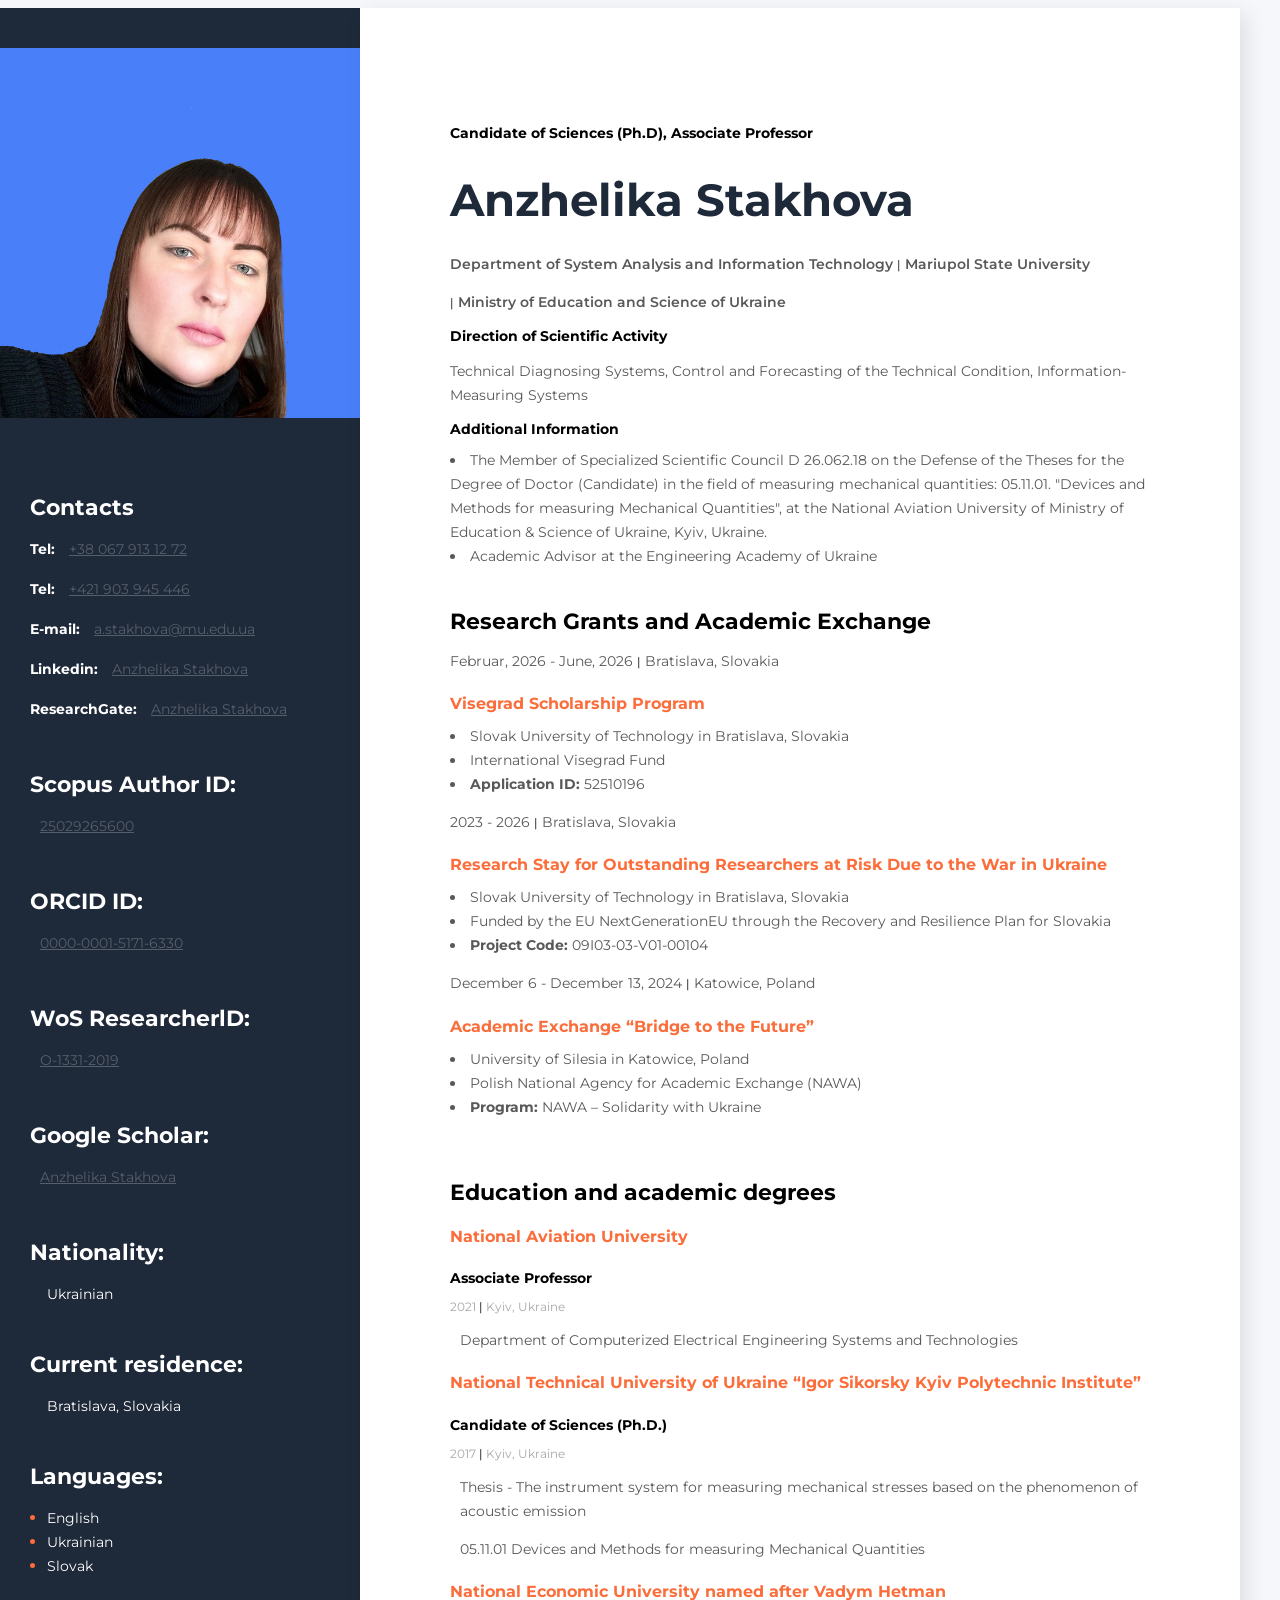
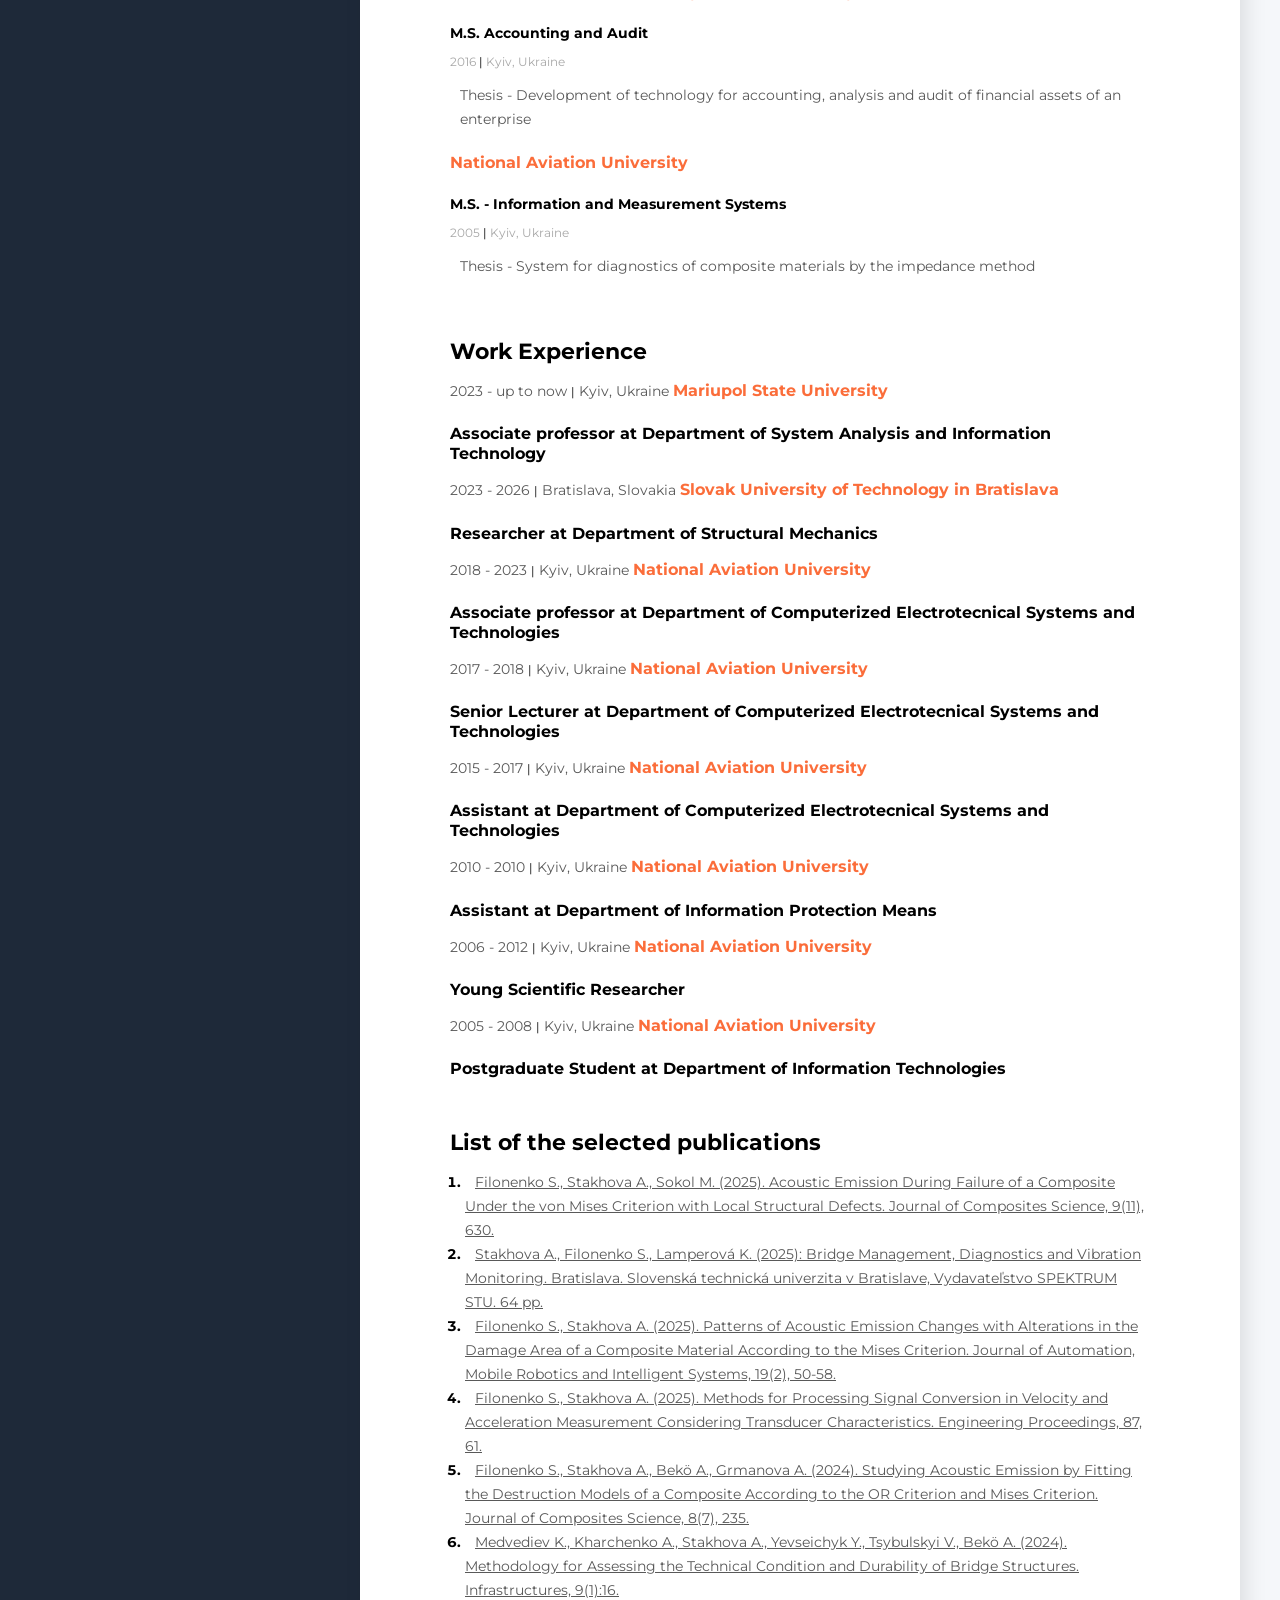
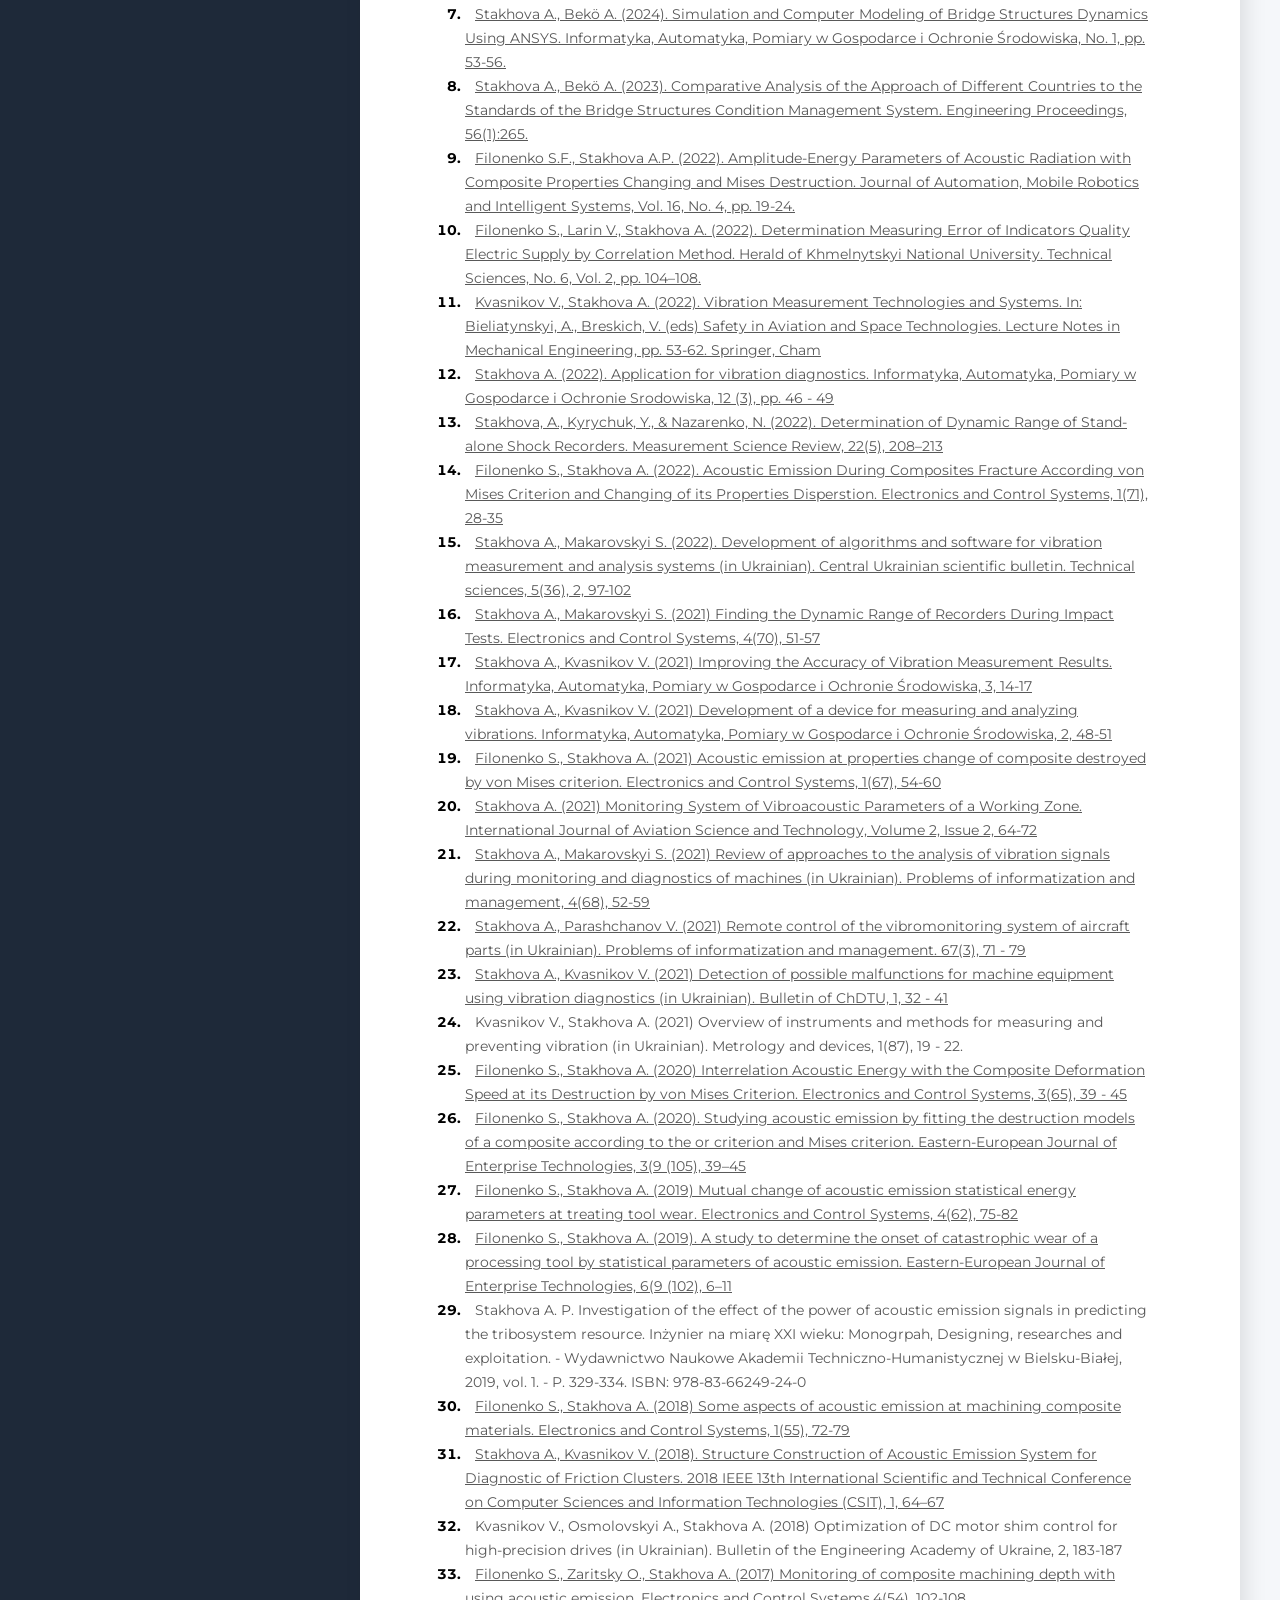
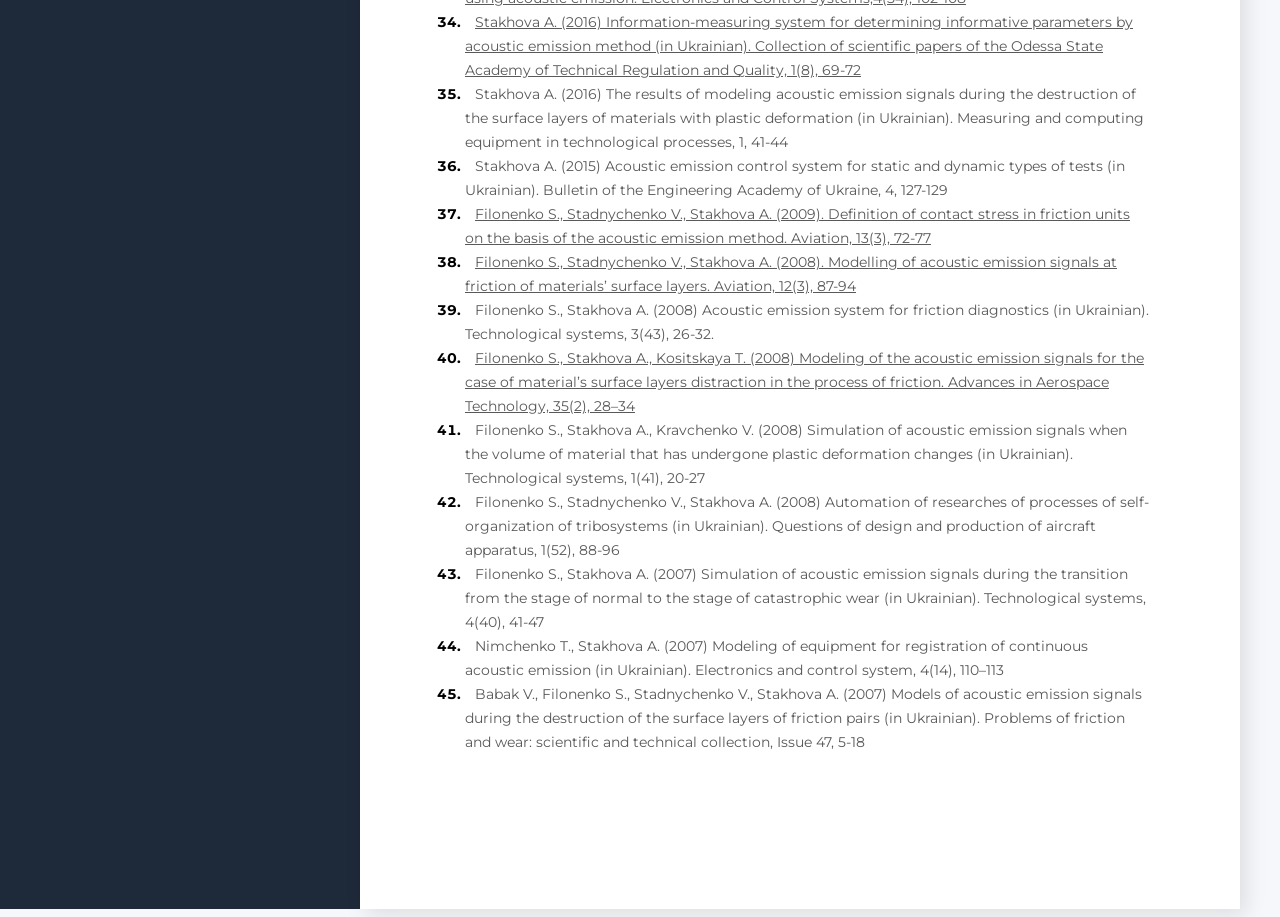
==== commit ad587c94: "Update fmt.Println message from 'Hello' to 'Goodbye'" ====
--- a/index.html
+++ b/index.html
@@ -22,7 +22,7 @@
     <h2 class="about_position">Candidate of Sciences (Ph.D), Associate Professor</h2>
     <h1 class="about_name">Anzhelika Stakhova</h1>
     <p class="about_description"> Department of System Analysis and Information Technology  <span class="line">|</span> Mariupol State University</p>
-    <p class="about_description">  </p>
+    <p class="about_description"> <span class="line">|</span> Ministry of Education and Science of Ukraine </p>
     <p class="about_description"> <!-- Department of Structural Mechanics  <span class="line">|</span> Slovak University of Technology in Bratislava --> </p>
     <p class="about_description">  <!-- <span class="line">|</span> Ministry of Education and Science of Ukraine --> </p>
     <h2 class="about_position"> Direction of Scientific Activity </h2>
@@ -500,3 +500,4 @@
 
 
 
+
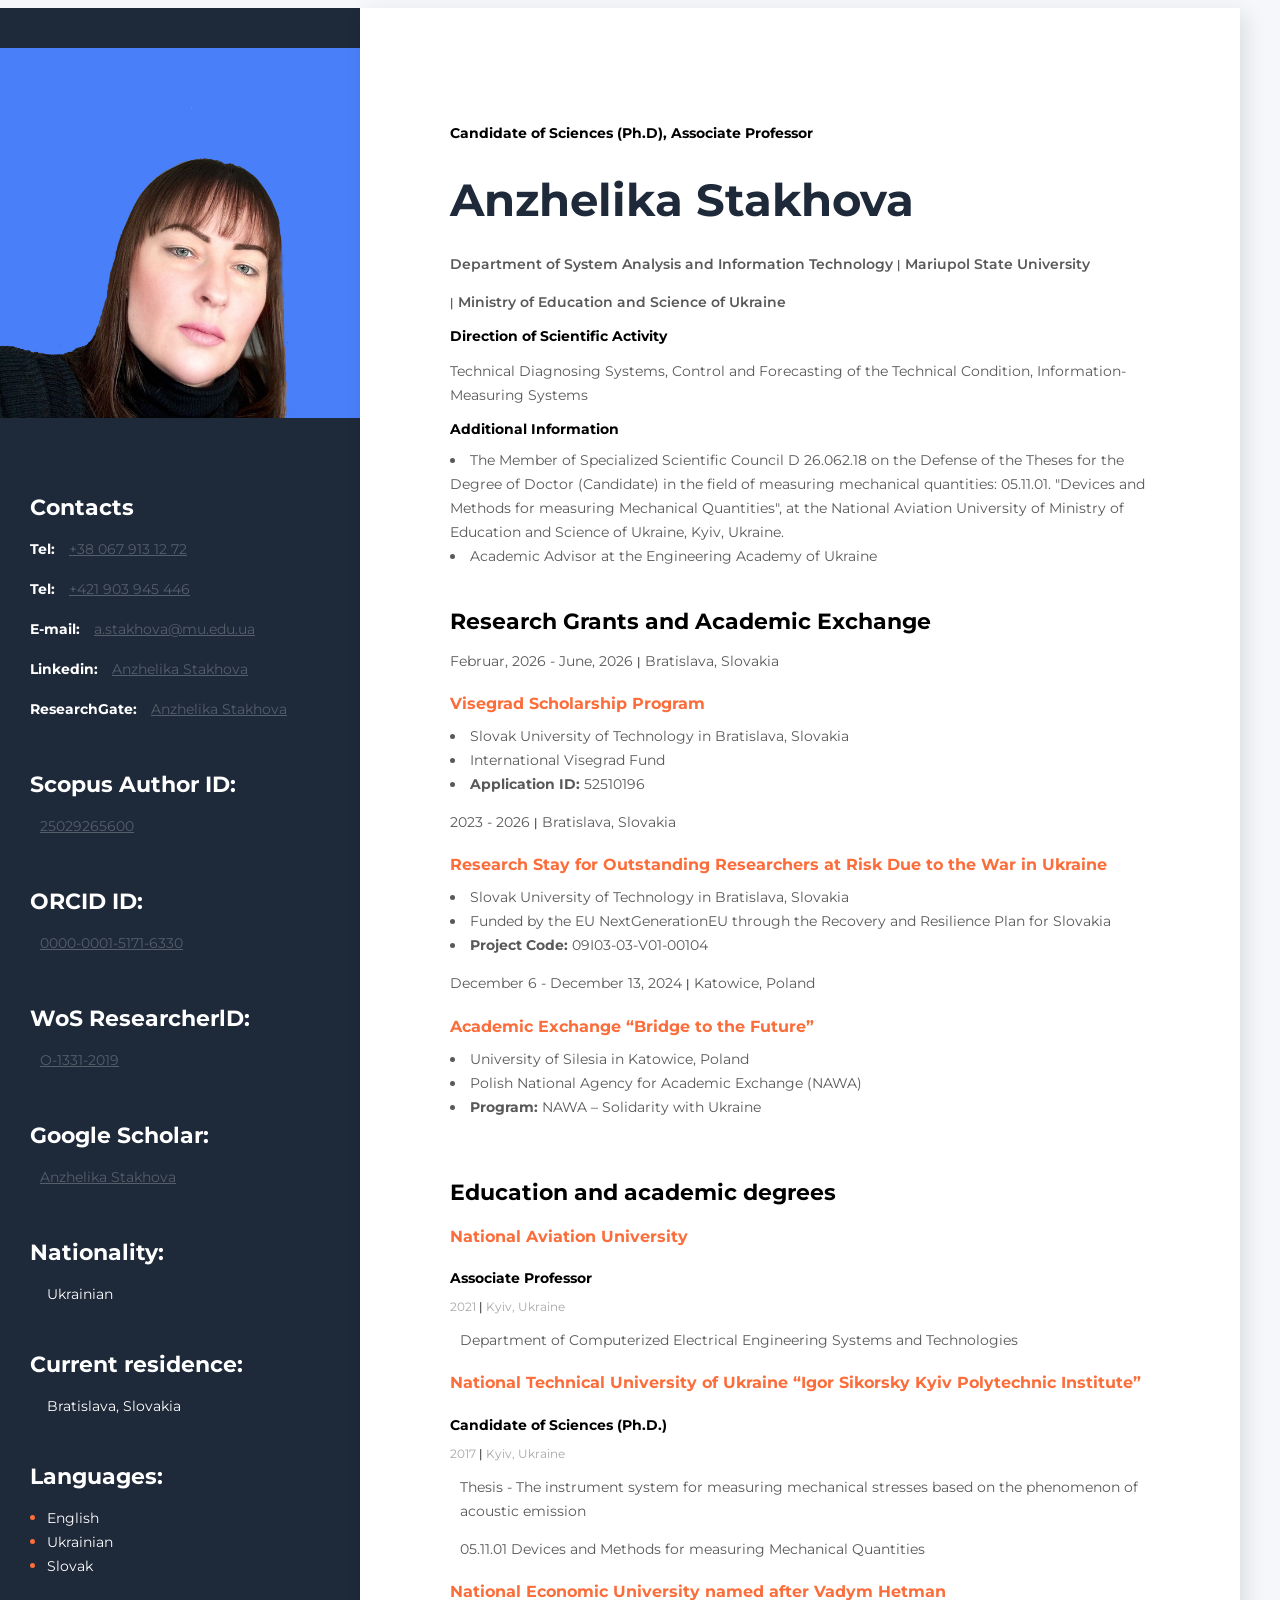
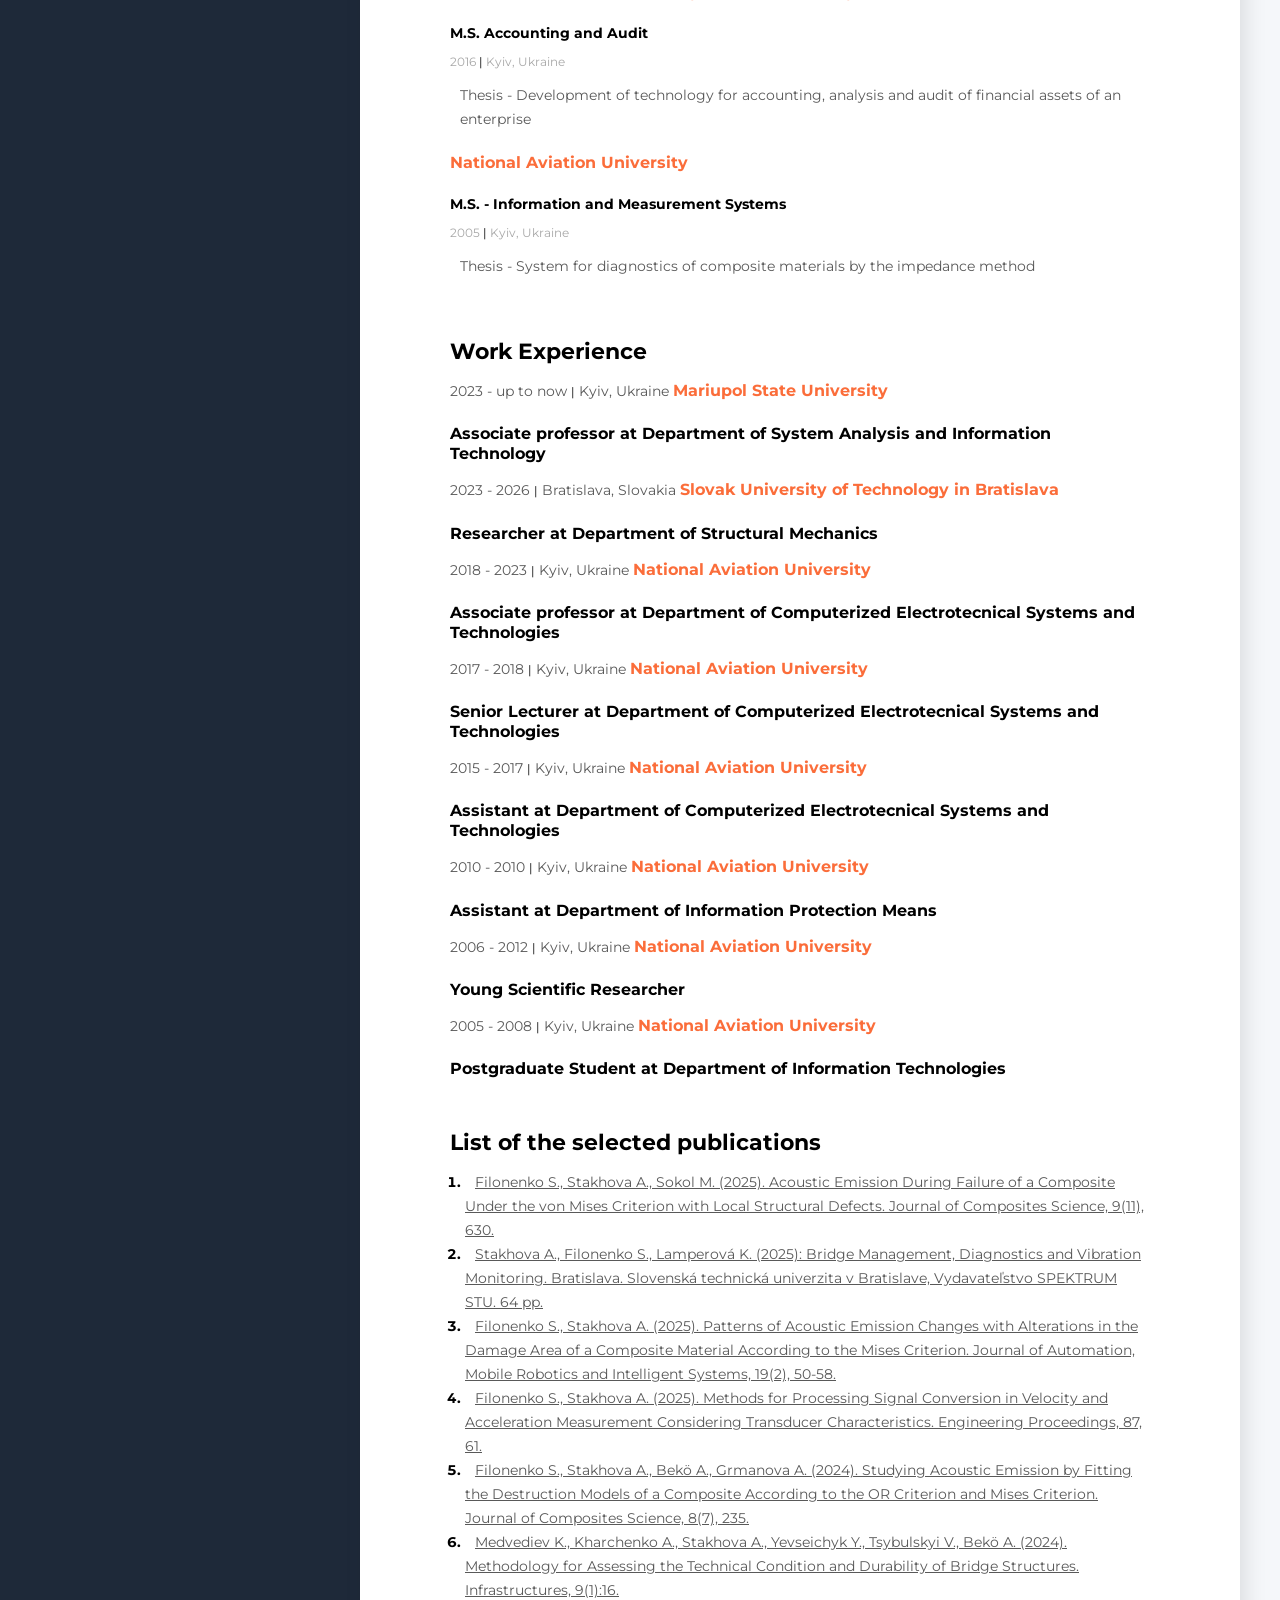
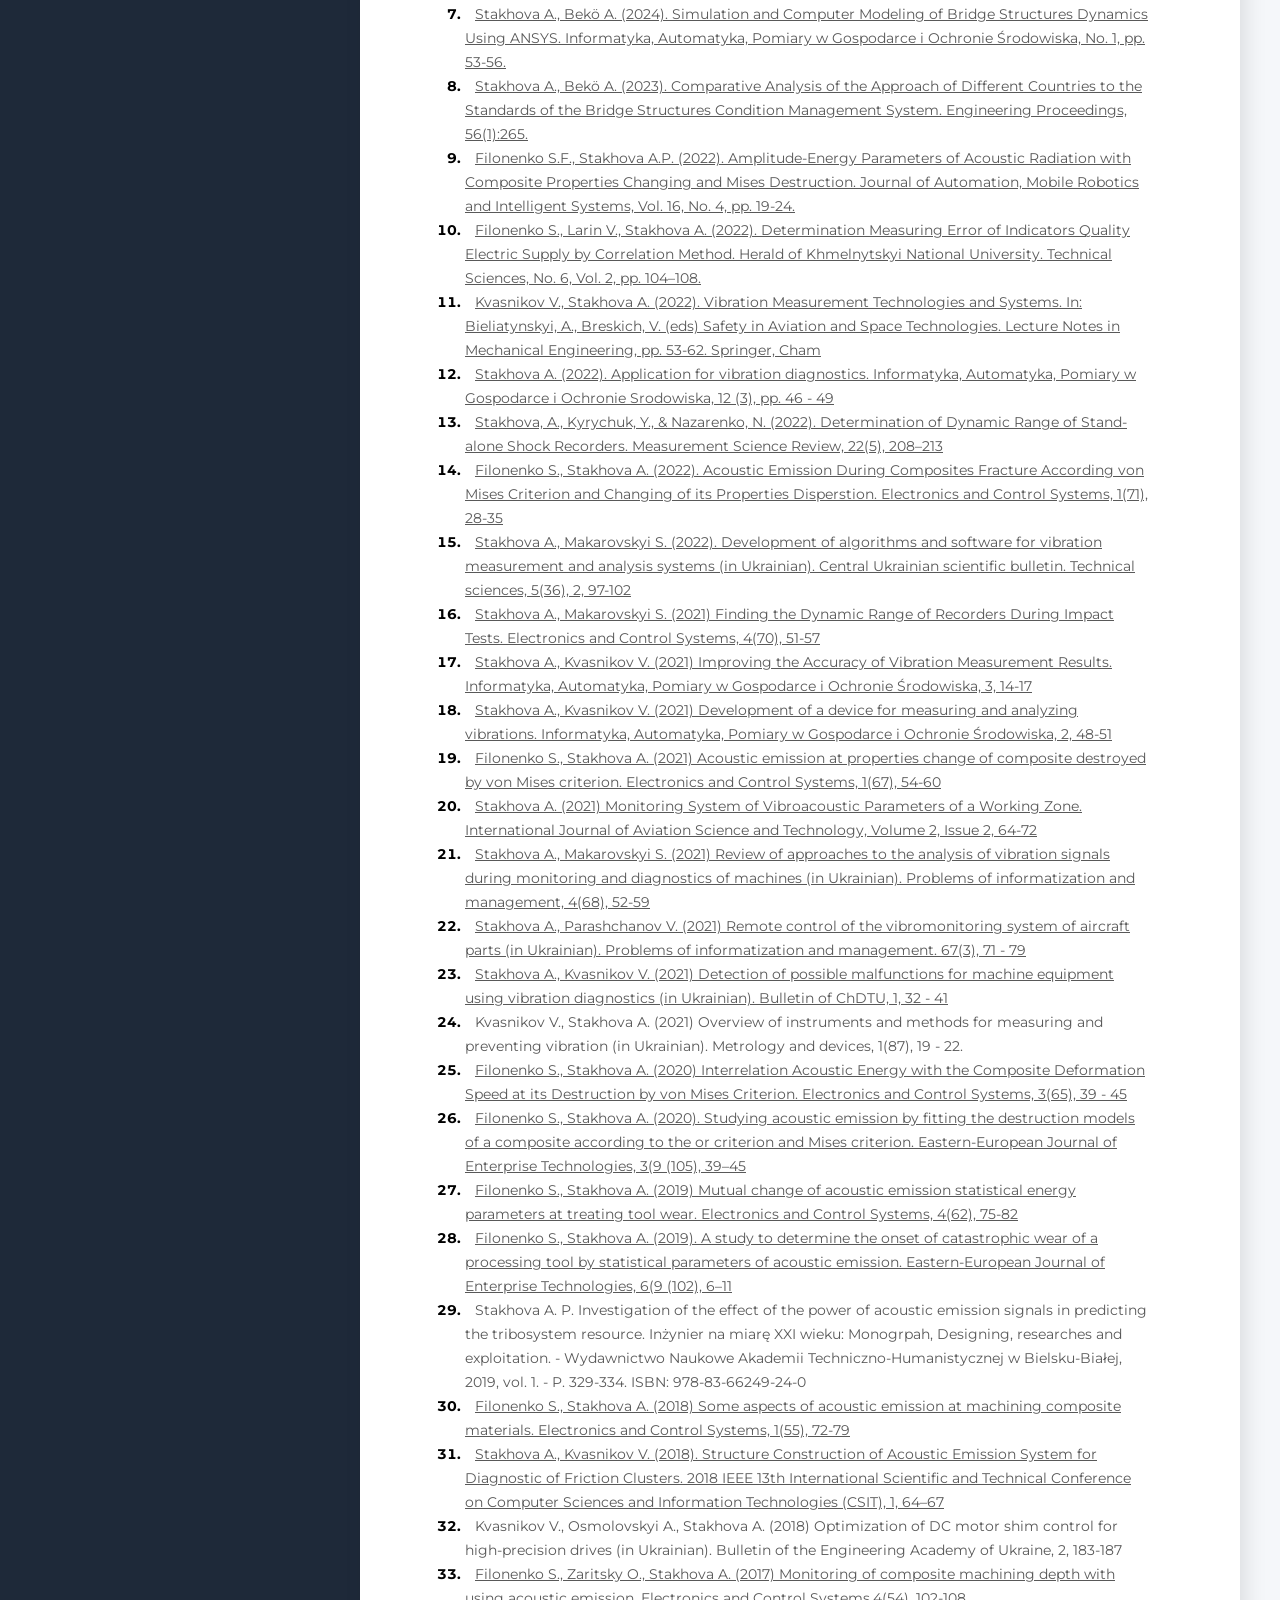
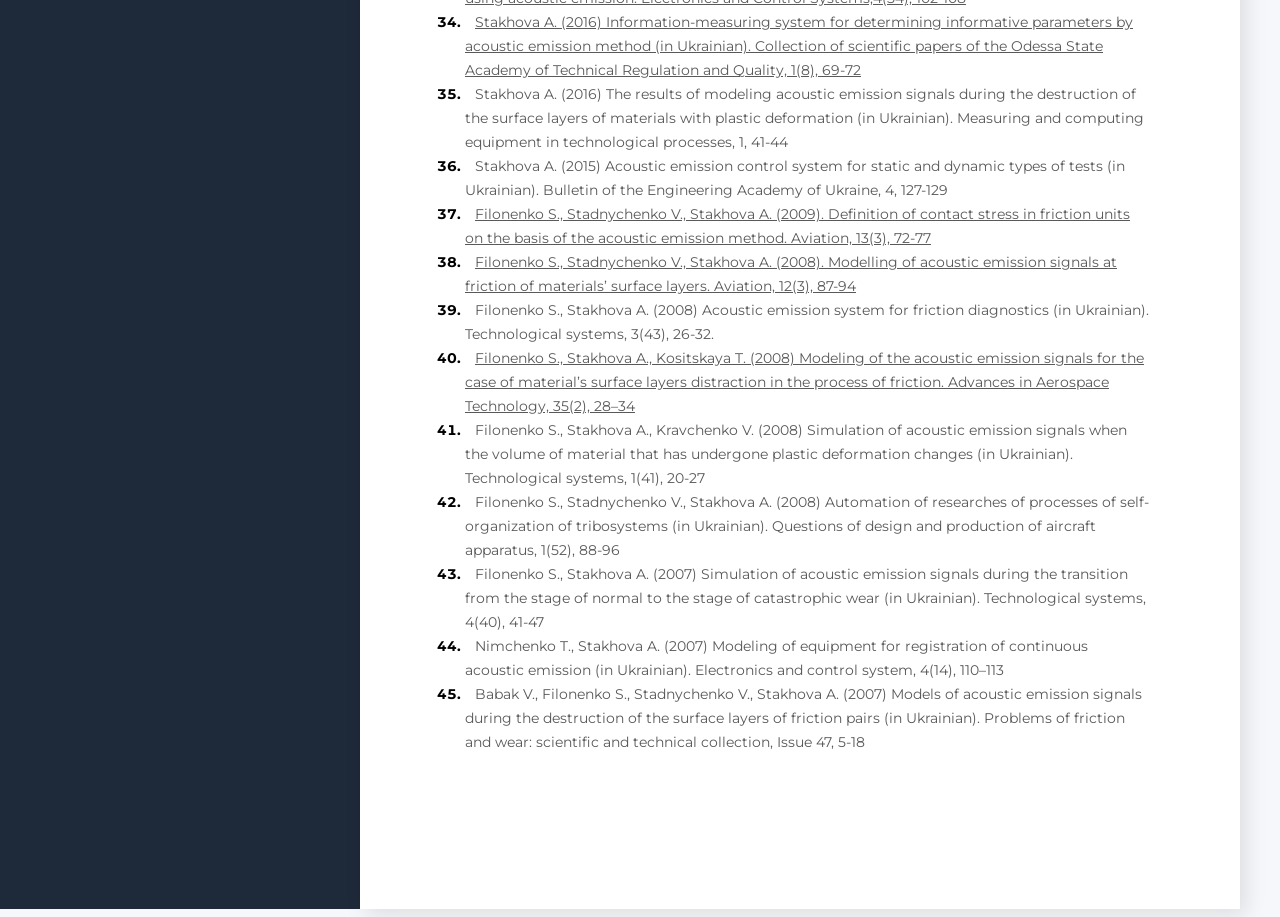
==== commit 8b0ba3f2: "Update greeting from 'Hello' to 'Goodbye'" ====
--- a/index.html
+++ b/index.html
@@ -28,7 +28,7 @@
     <h2 class="about_position"> Direction of Scientific Activity </h2>
     <p class="work_list_item"> Technical Diagnosing Systems, Control and Forecasting of the Technical Condition, Information-Measuring Systems </p>
     <h2 class="about_position"> Additional Information </h2>
-    <li class="work_list_item"> The Member of Specialized Scientific Council D 26.062.18 on the Defense of the Theses for the Degree of Doctor (Candidate) in the field of measuring mechanical quantities: 05.11.01. "Devices and Methods for measuring Mechanical Quantities", at the National Aviation University of Ministry of Education & Science of Ukraine, Kyiv, Ukraine.</span></li>
+    <li class="work_list_item"> The Member of Specialized Scientific Council D 26.062.18 on the Defense of the Theses for the Degree of Doctor (Candidate) in the field of measuring mechanical quantities: 05.11.01. "Devices and Methods for measuring Mechanical Quantities", at the National Aviation University of Ministry of Education and Science of Ukraine, Kyiv, Ukraine.</span></li>
     <li class="work_list_item"> Academic Advisor at the Engineering Academy of Ukraine</span></li>
 </div>
 <!-- Grants and Research Funding -->
@@ -501,3 +501,4 @@
 
 
 
+
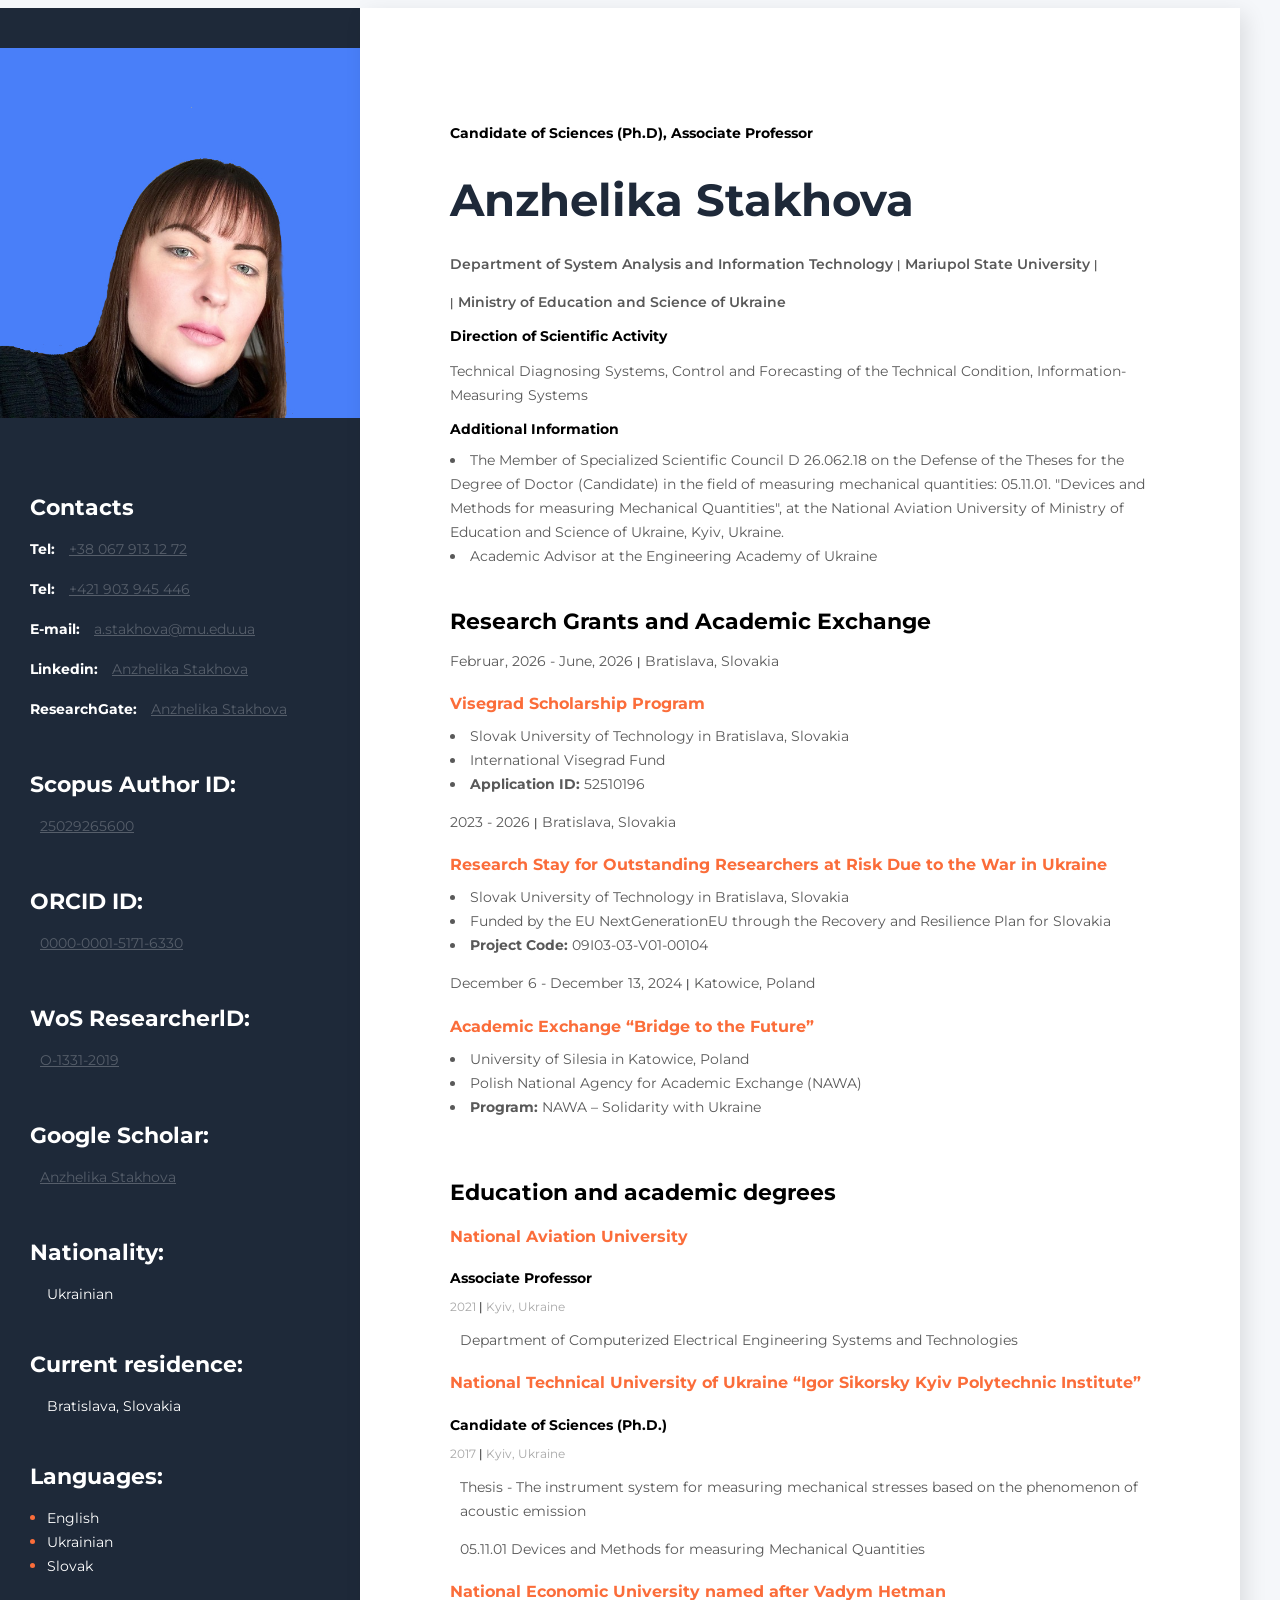
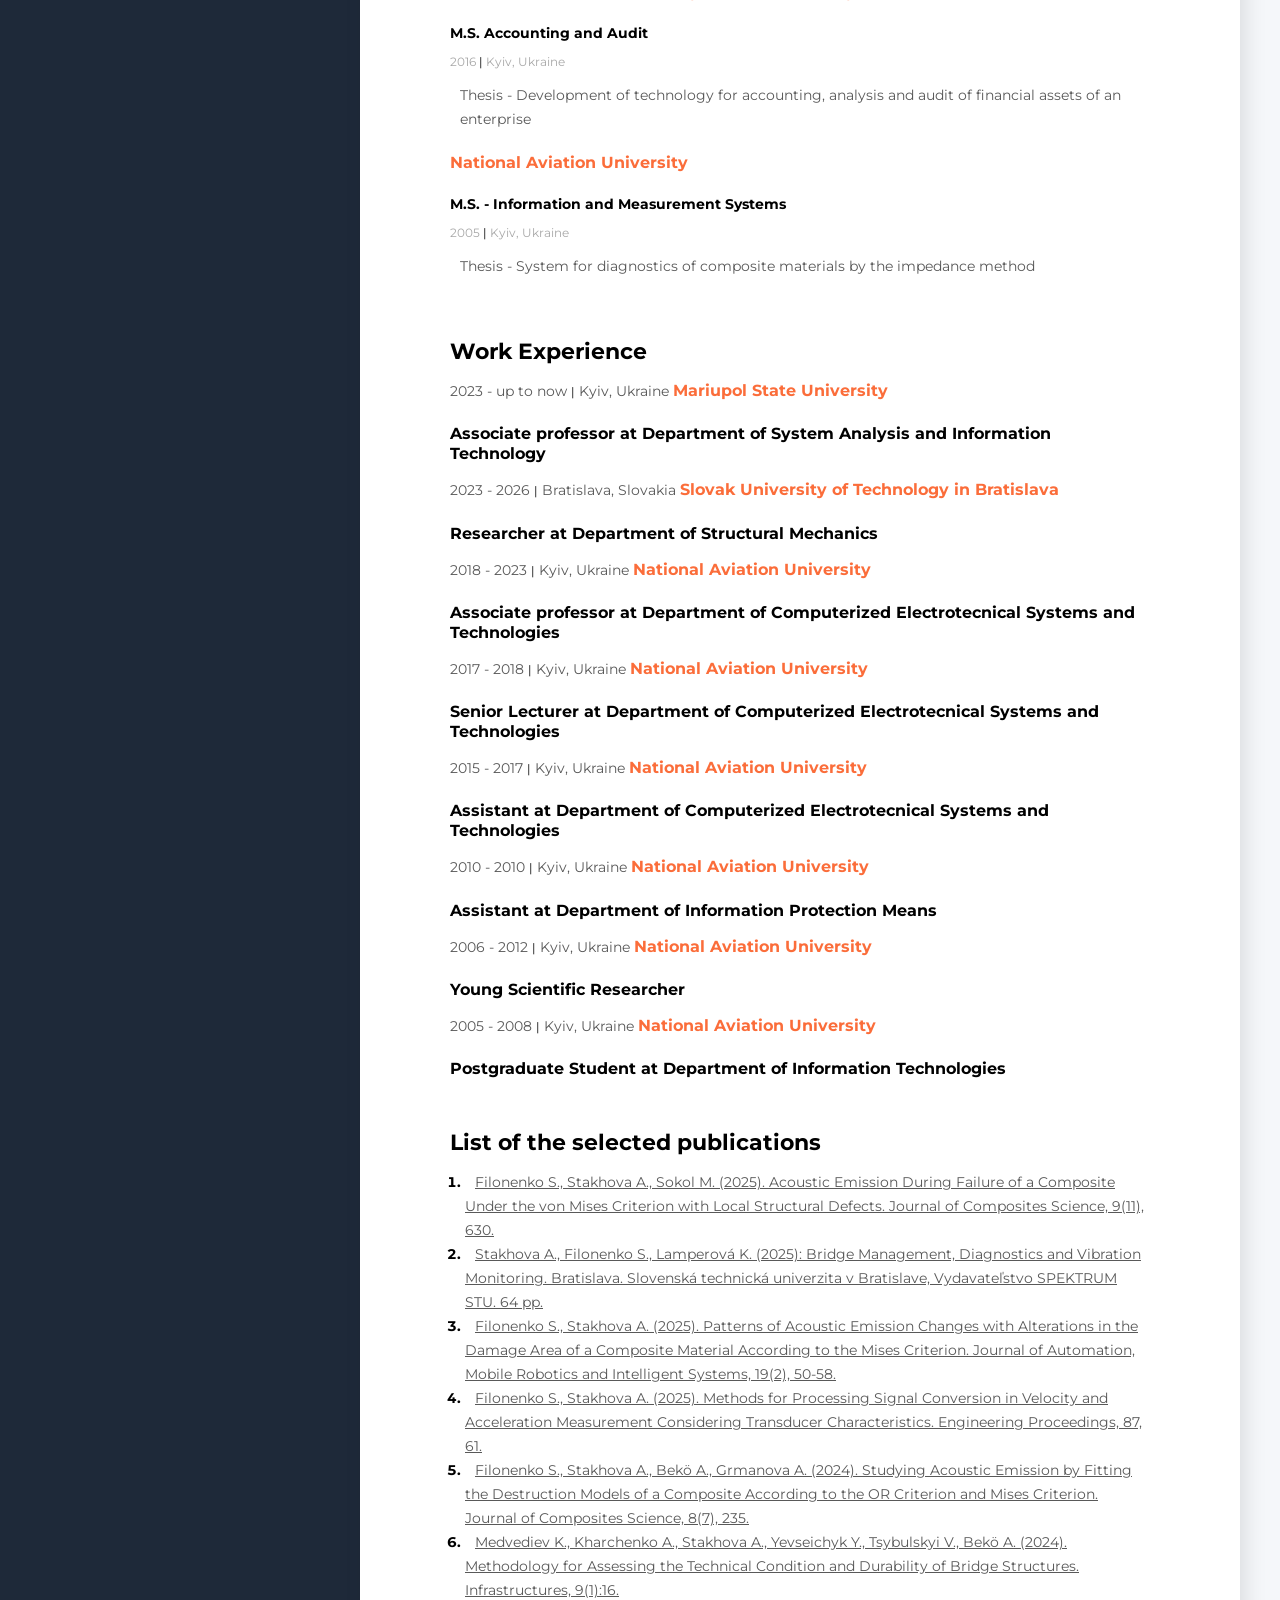
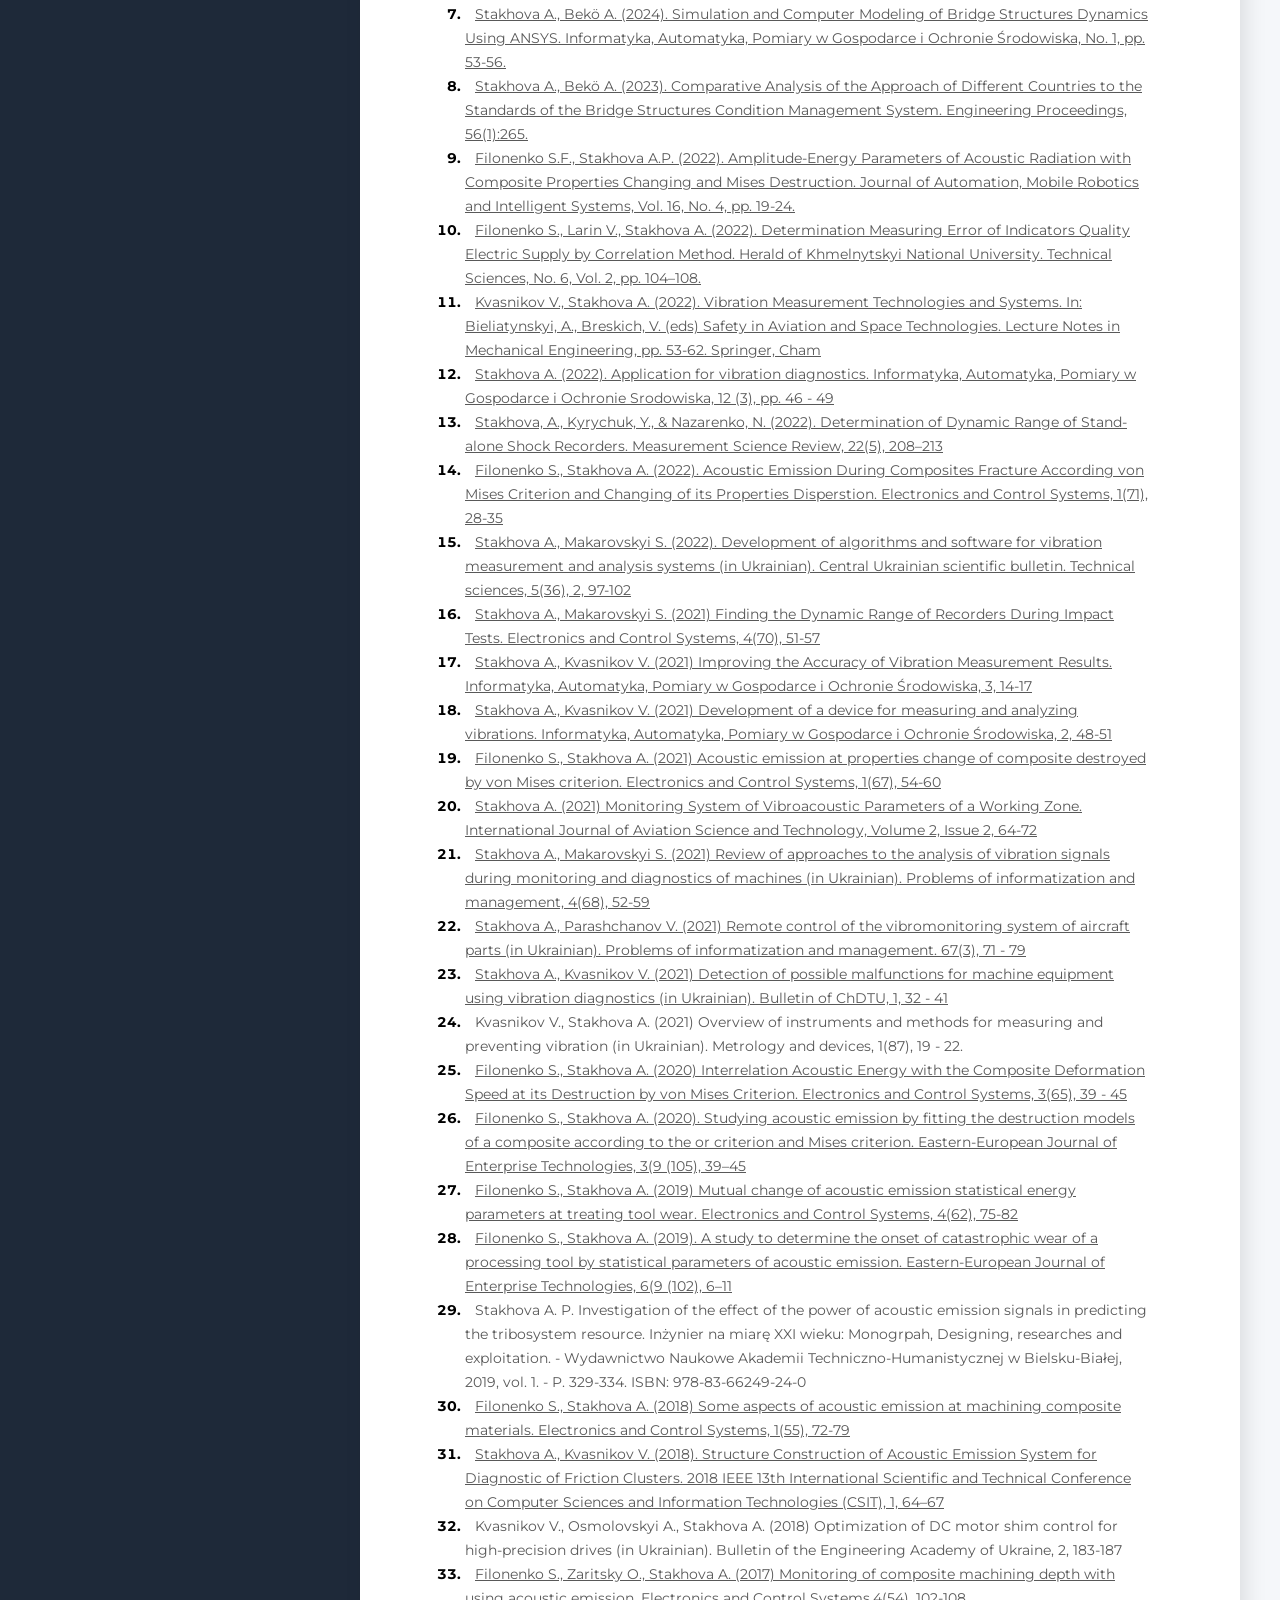
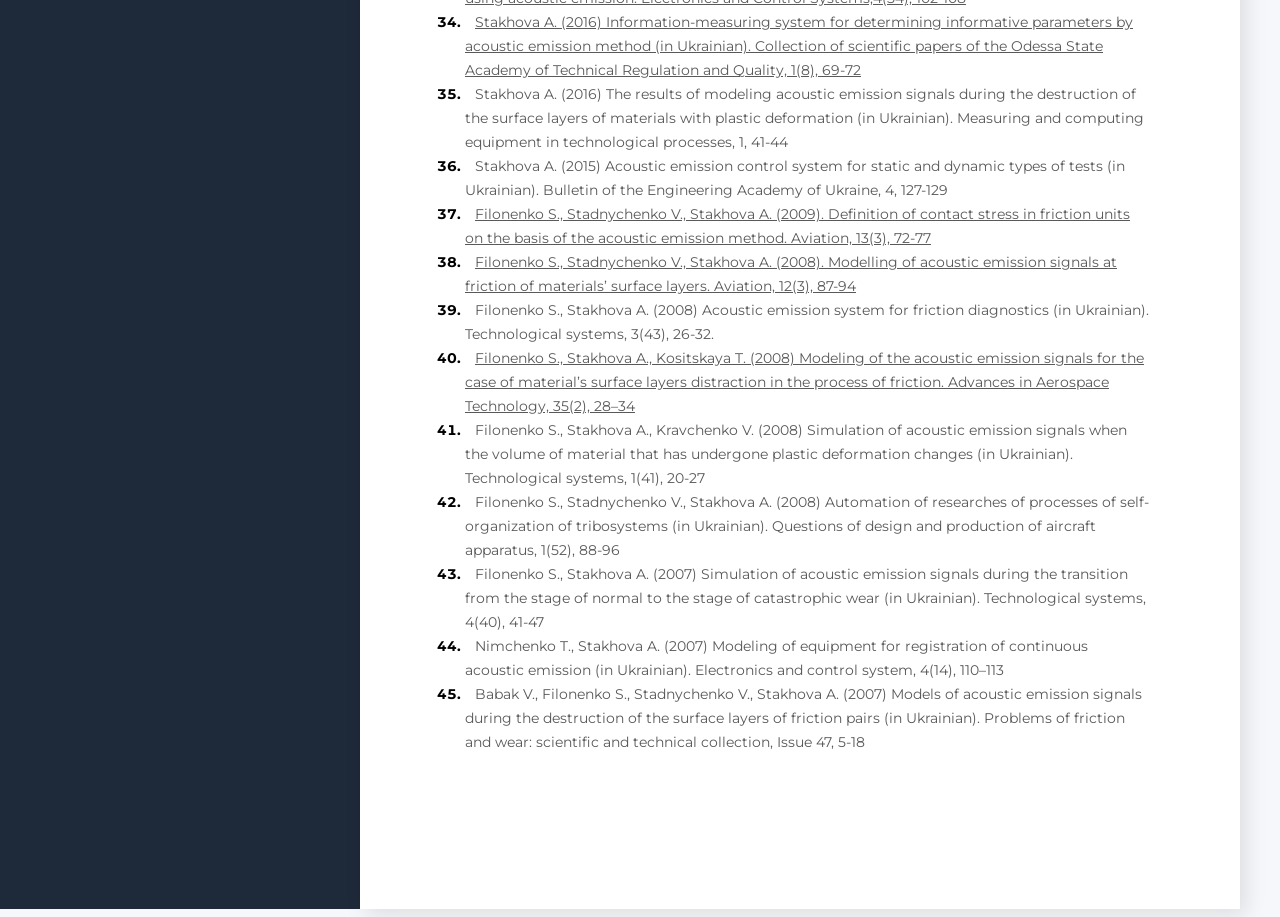
==== commit 63ea1a6a: "Update the word 'Hello' to 'Goodbye'" ====
--- a/index.html
+++ b/index.html
@@ -21,10 +21,11 @@
 <div class="about">
     <h2 class="about_position">Candidate of Sciences (Ph.D), Associate Professor</h2>
     <h1 class="about_name">Anzhelika Stakhova</h1>
-    <p class="about_description"> Department of System Analysis and Information Technology  <span class="line">|</span> Mariupol State University</p>
+    <p class="about_description"> Department of System Analysis and Information Technology  <span class="line">|</span> Mariupol State University <span class="line">|</span> </p>
     <p class="about_description"> <span class="line">|</span> Ministry of Education and Science of Ukraine </p>
+    <p class="about_description">   </p>
     <p class="about_description"> <!-- Department of Structural Mechanics  <span class="line">|</span> Slovak University of Technology in Bratislava --> </p>
-    <p class="about_description">  <!-- <span class="line">|</span> Ministry of Education and Science of Ukraine --> </p>
+    <p class="about_description">   </p>
     <h2 class="about_position"> Direction of Scientific Activity </h2>
     <p class="work_list_item"> Technical Diagnosing Systems, Control and Forecasting of the Technical Condition, Information-Measuring Systems </p>
     <h2 class="about_position"> Additional Information </h2>
@@ -502,3 +503,5 @@
 
 
 
+
+
--- a/styles.css
+++ b/styles.css
@@ -143,7 +143,7 @@
     font-size: 14px;
     line-height: 24px;
     color: #595959;
-    margin-bottom: 10px;
+    margin-bottom: 8px;
 }
 /* education styles */
 .education {
@@ -225,4 +225,5 @@
     font-weight: 400;
     font-size: 14px;
     line-height: 24px;
-}+
+}
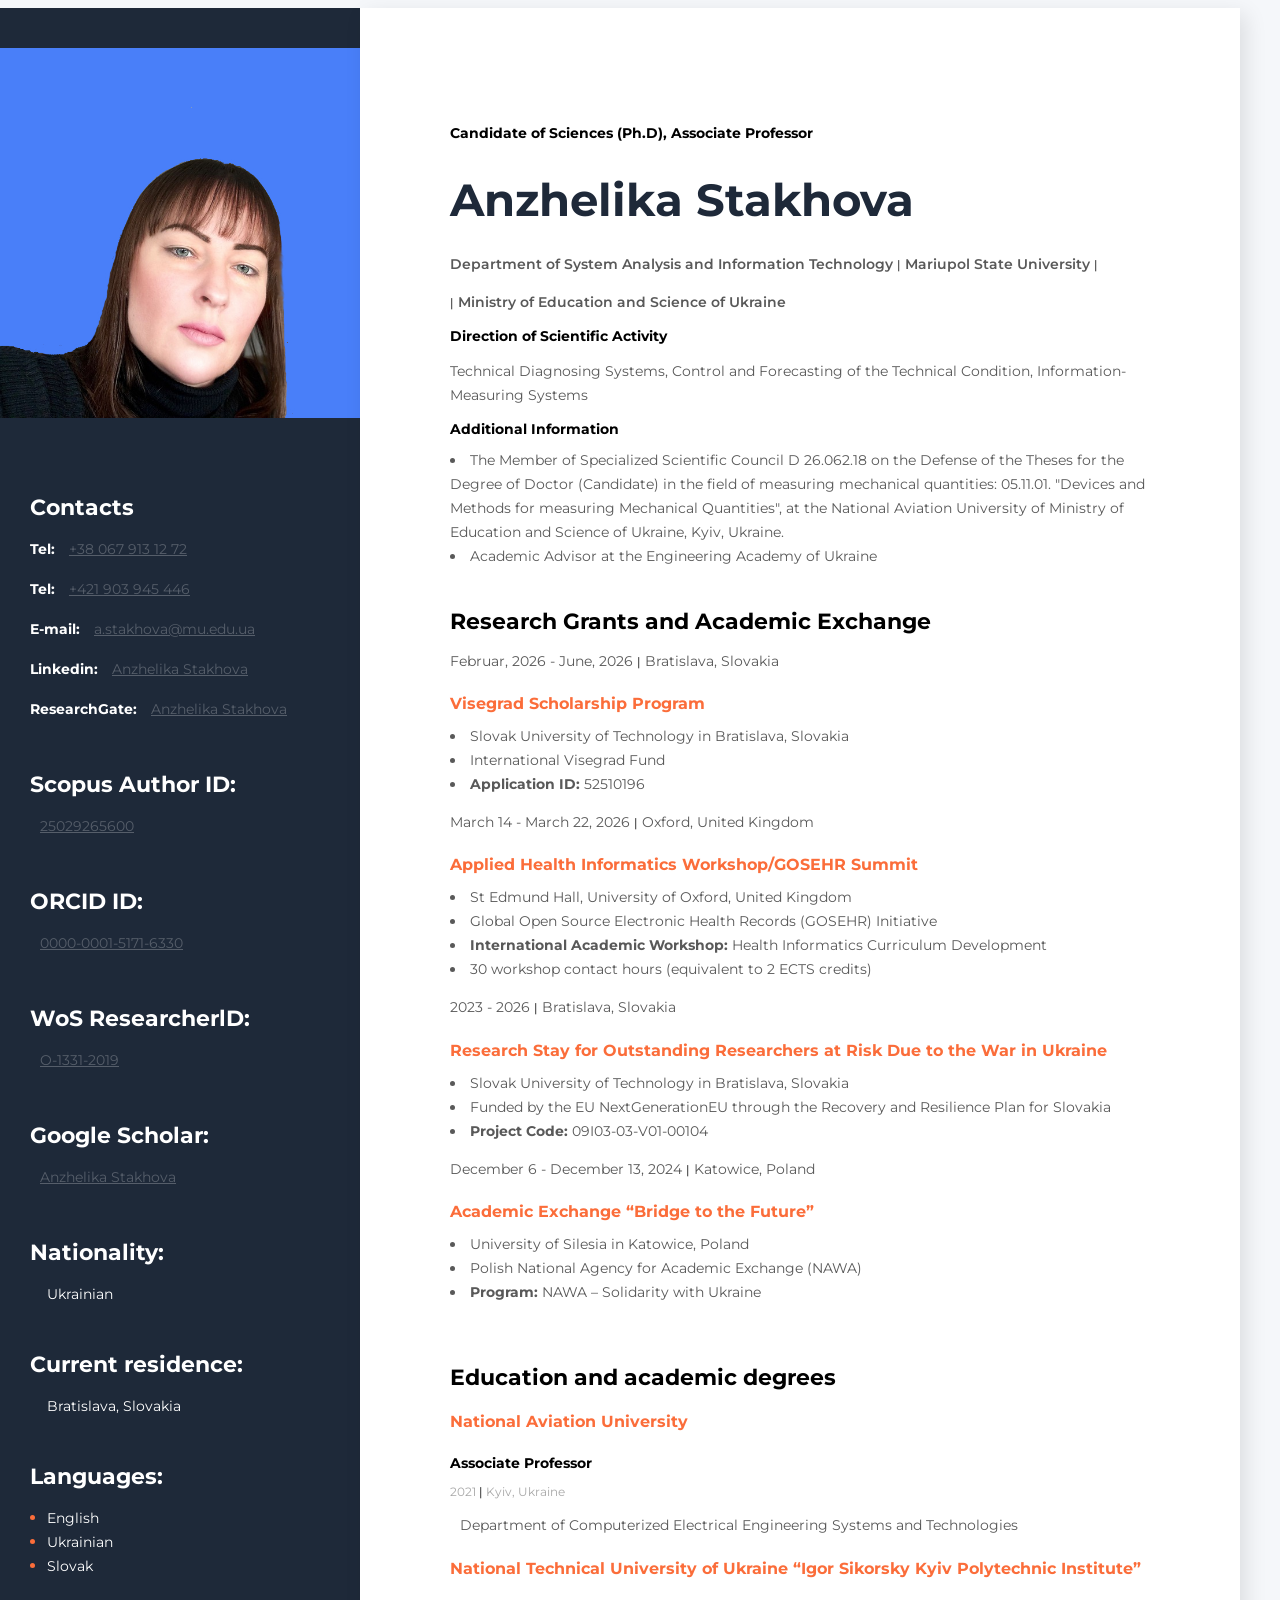
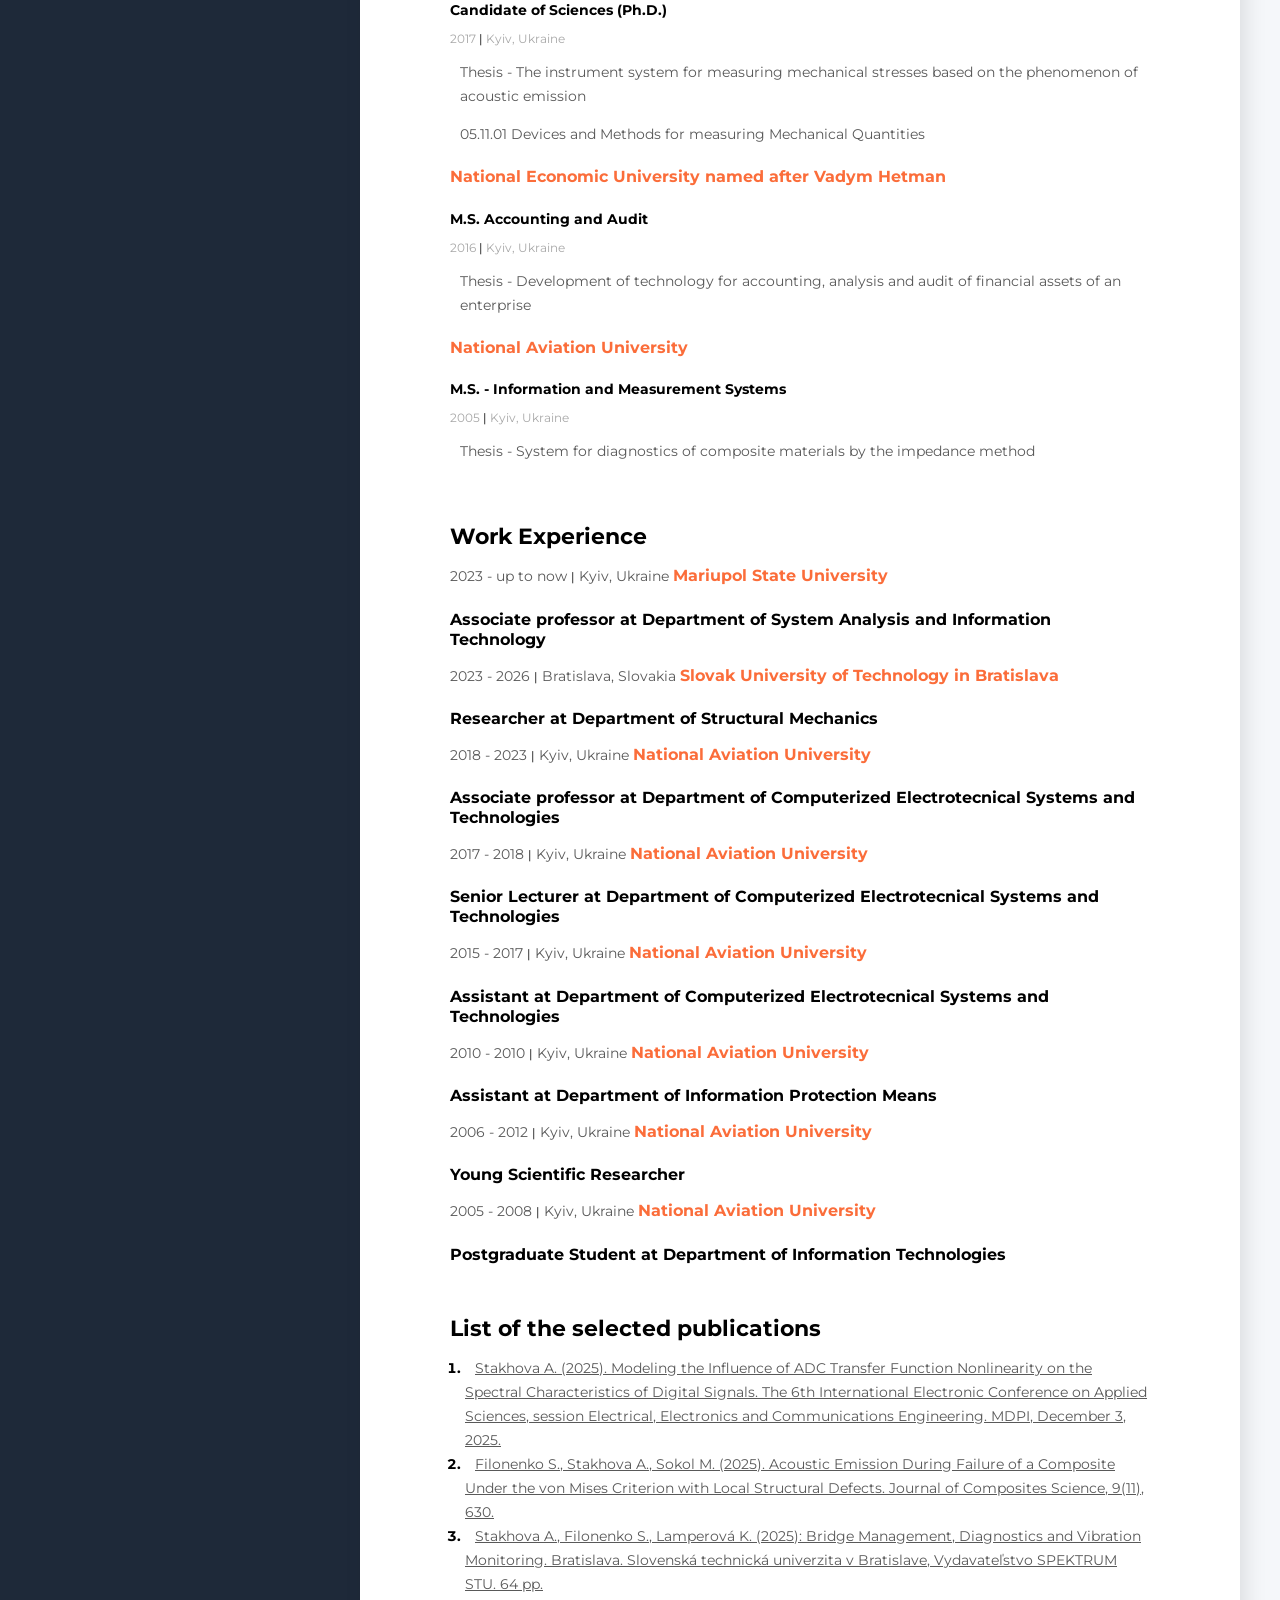
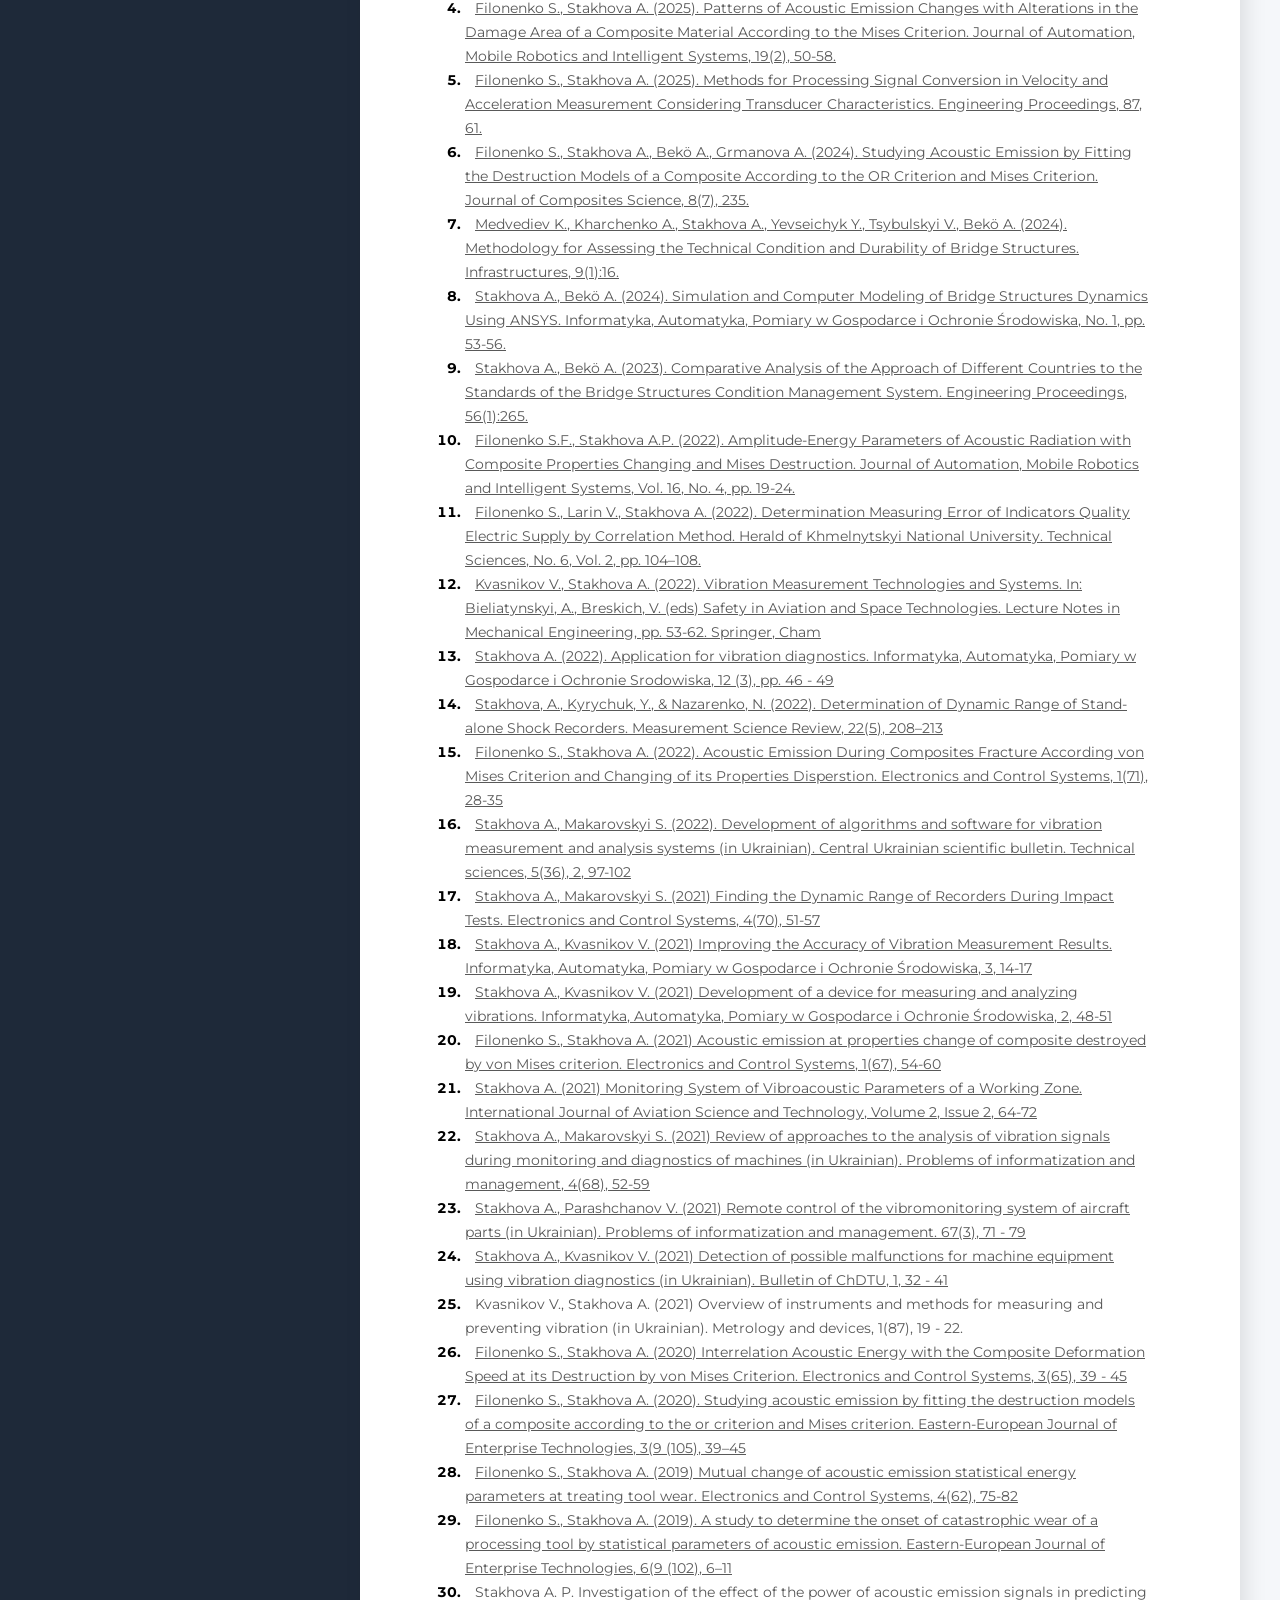
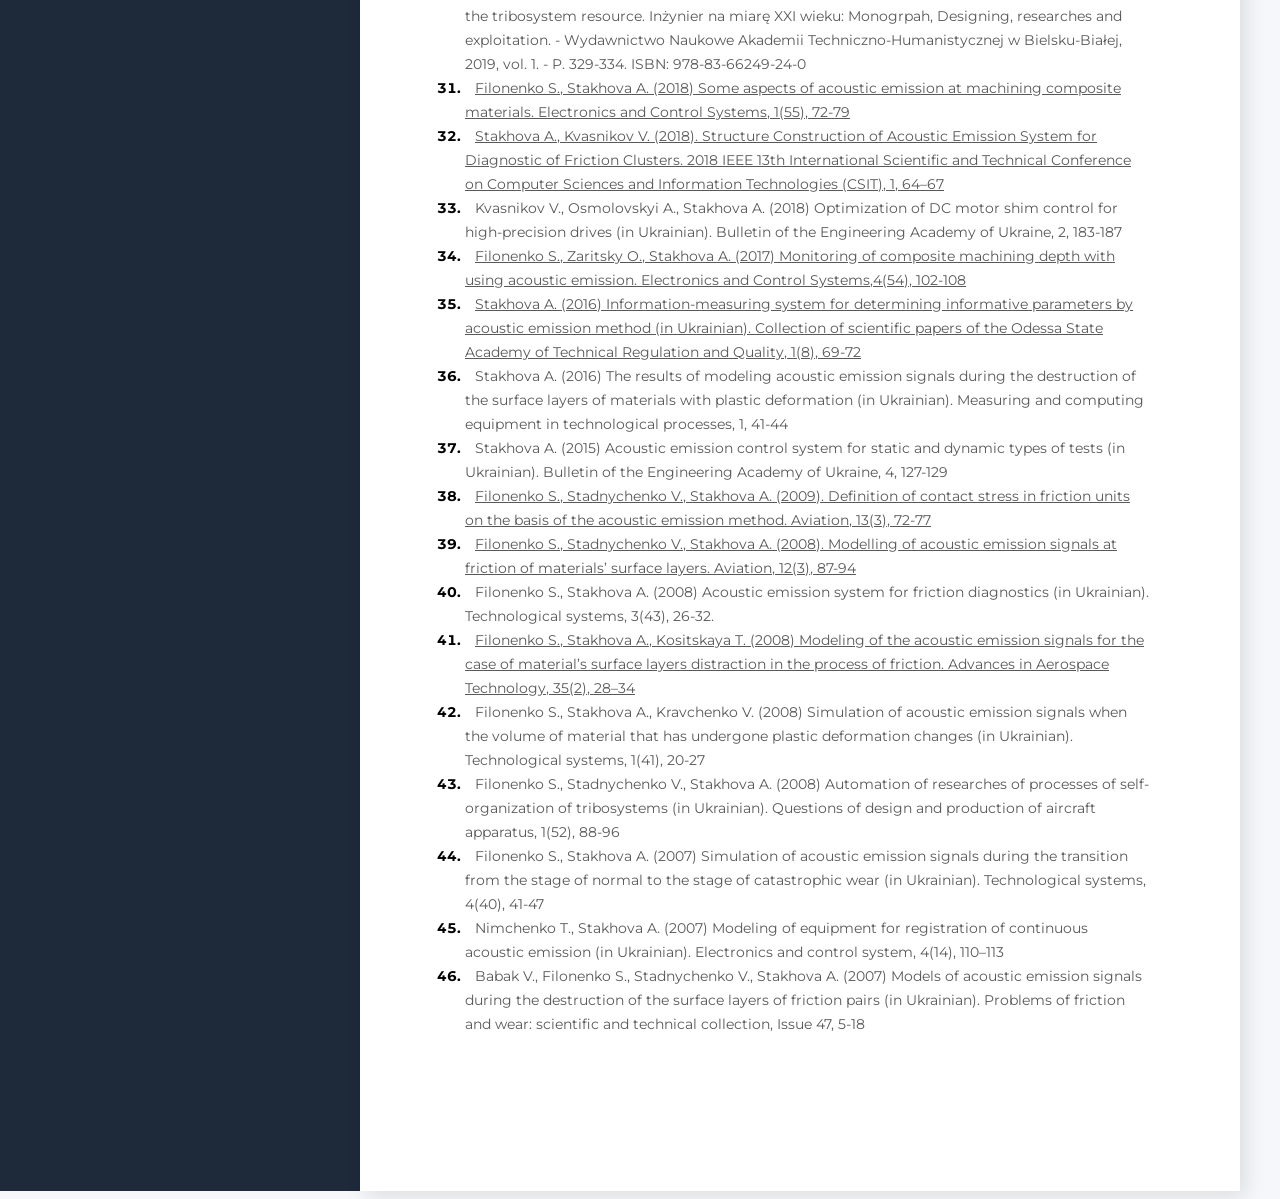
==== commit d44f7807: "Update print statement from 'Hello' to 'Goodbye'" ====
--- a/index.html
+++ b/index.html
@@ -41,7 +41,14 @@
     <li class="work_list_item"> International Visegrad Fund</li>
     <li class="work_list_item"> <strong>Application ID:</strong> 52510196</li>
 </div>
-    <div> 
+<div>   
+    <p class="period_grant">March 14 - March 22, 2026 <span class="line">|</span> Oxford, United Kingdom</p><h4 class="university">Applied Health Informatics Workshop/GOSEHR Summit</h4>
+    <li class="work_list_item"> St Edmund Hall, University of Oxford, United Kingdom</li>
+    <li class="work_list_item"> Global Open Source Electronic Health Records (GOSEHR) Initiative</li>
+    <li class="work_list_item"> <strong>International Academic Workshop:</strong> Health Informatics Curriculum Development</li>
+    <li class="work_list_item"> 30 workshop contact hours (equivalent to 2 ECTS credits)</li>
+</div>
+<div> 
     <p class="period_grant">2023 - 2026 <span class="line">|</span> Bratislava, Slovakia</p><h4 class="university">Research Stay for Outstanding Researchers at Risk Due to the War in Ukraine</h4>
     <li class="work_list_item"> Slovak University of Technology in Bratislava, Slovakia</li>
     <li class="work_list_item"> Funded by the EU NextGenerationEU through the Recovery and Resilience Plan for Slovakia</li>
@@ -146,7 +153,14 @@
 <div class="project">
     <h3 class="title">List of the selected publications</h3>
 <ol class="project_list">
-    
+    <li class="project_item">
+        <span class="project">
+            <a href="https://sciforum.net/paper/view/28110" class="project-link">
+                Stakhova A. (2025). Modeling the Influence of ADC Transfer Function Nonlinearity on the Spectral Characteristics of Digital Signals. 
+                The 6th International Electronic Conference on Applied Sciences, session Electrical, Electronics and Communications Engineering. MDPI, December 3, 2025.
+            </a>
+        </span>
+    </li> 
     <li class="project_item">
         <span class="project">
             <a href="https://doi.org/10.3390/jcs9110630" class="project-link">
@@ -197,7 +211,7 @@
     </li>
     <li class="project_item">
         <span class="project">
-            <a href="#" class="project-link">
+            <a href="https://doi.org/10.35784/iapgos.5516" class="project-link">
                 Stakhova A., Bekö A. (2024). Simulation and Computer Modeling of Bridge Structures Dynamics Using ANSYS. 
                 Informatyka, Automatyka, Pomiary w Gospodarce i Ochronie Środowiska, No. 1, pp. 53-56.
             </a>
--- a/styles.css
+++ b/styles.css
@@ -2,6 +2,22 @@
     font-family: 'Montserrat', sans-serif;
     background-color: #F5F7FA;
     }
+@media (max-width: 768px) {
+
+  body{
+    padding:20px;
+  }
+
+  .container{
+    flex-direction: column;
+  }
+
+  img{
+    max-width:100%;
+    height:auto;
+  }
+
+}
 /* main styles */
 .main{
     display: flex;
@@ -143,7 +159,7 @@
     font-size: 14px;
     line-height: 24px;
     color: #595959;
-    margin-bottom: 8px;
+    margin-bottom: 6px;
 }
 /* education styles */
 .education {
@@ -227,3 +243,5 @@
     line-height: 24px;
 
 }
+
+
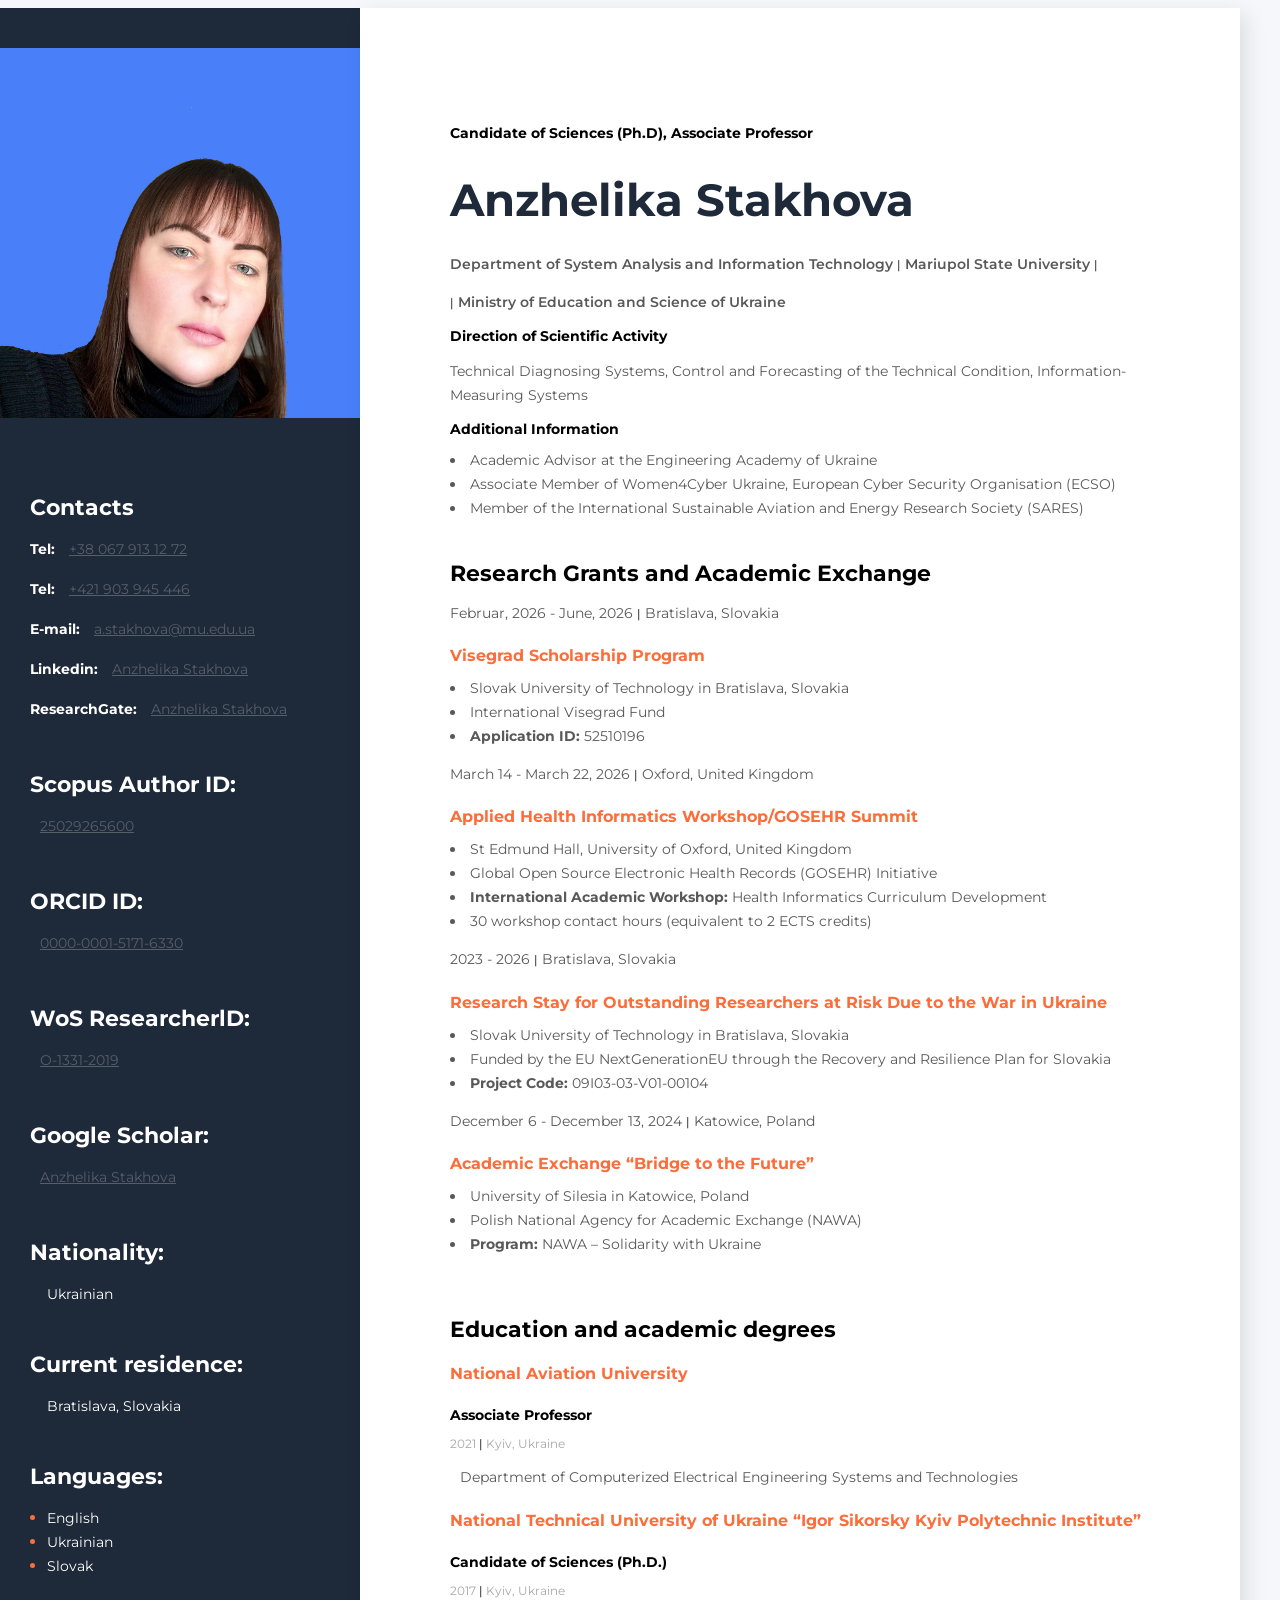
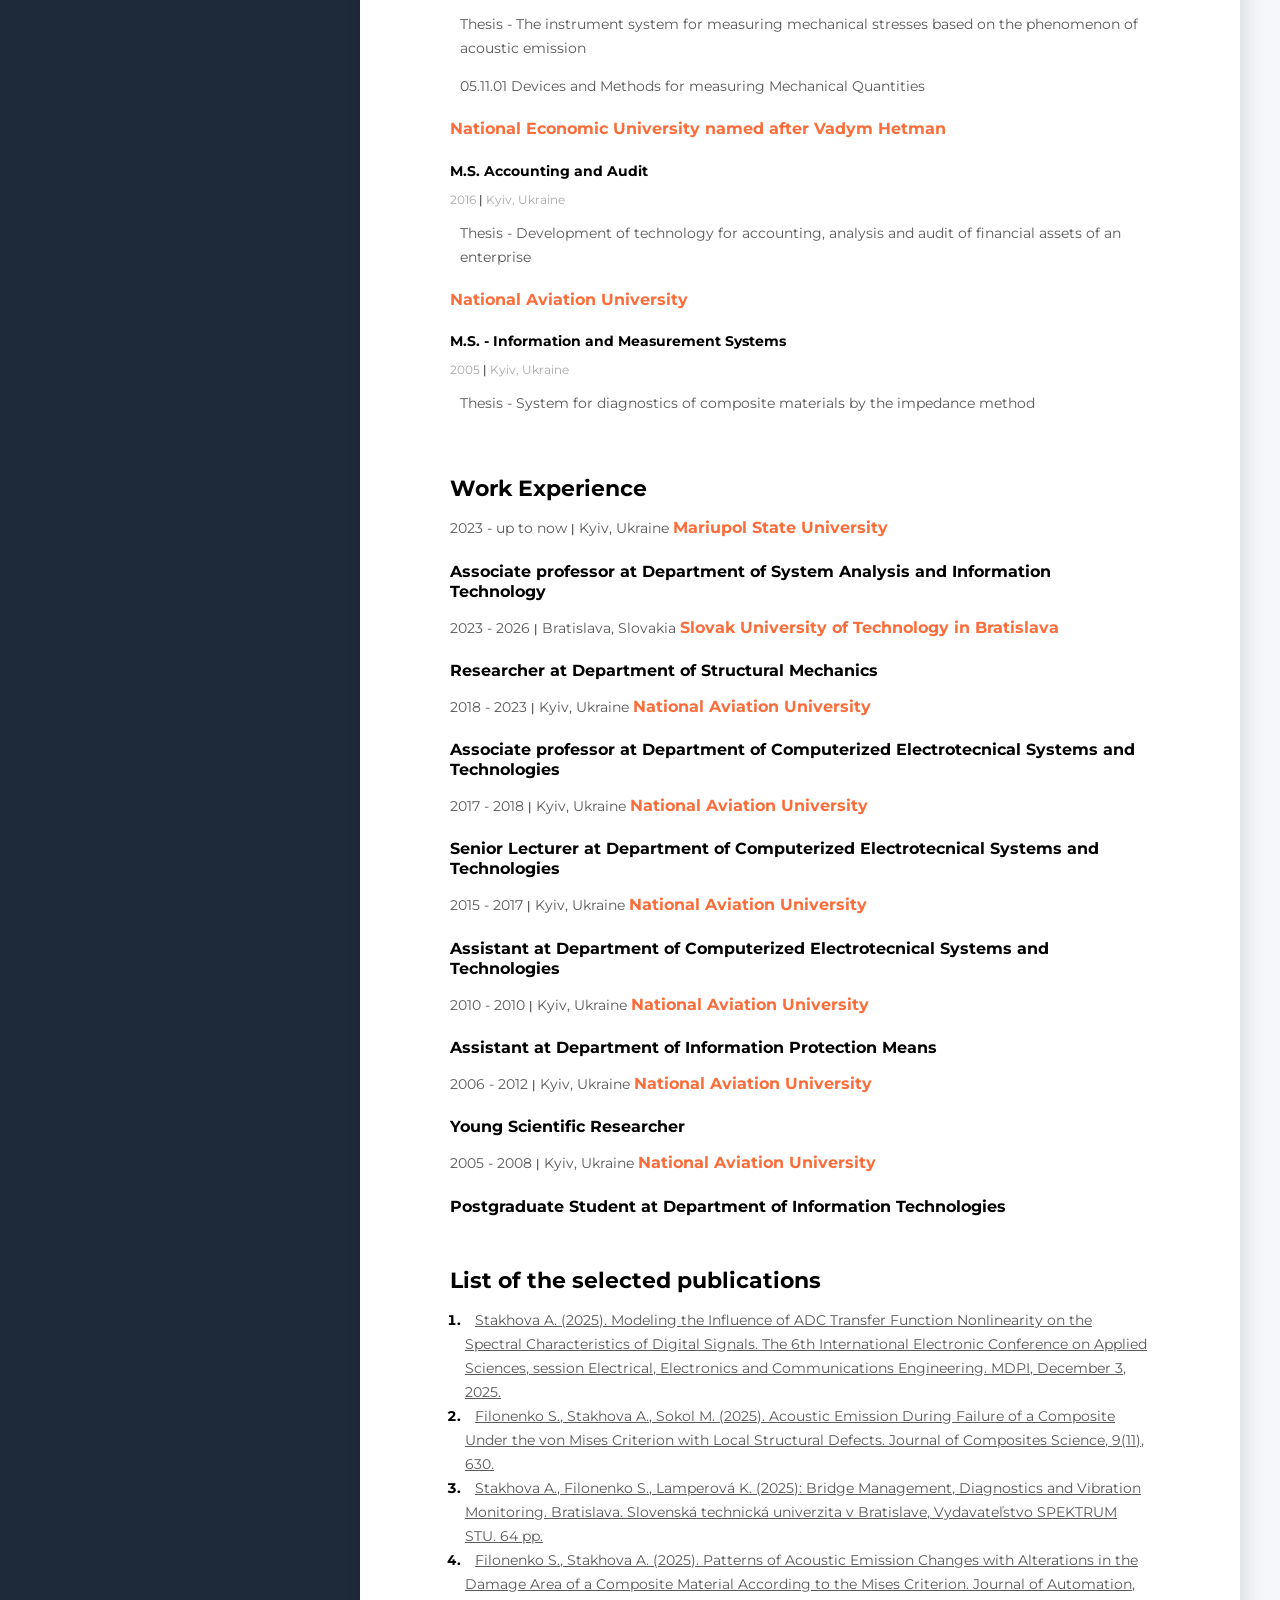
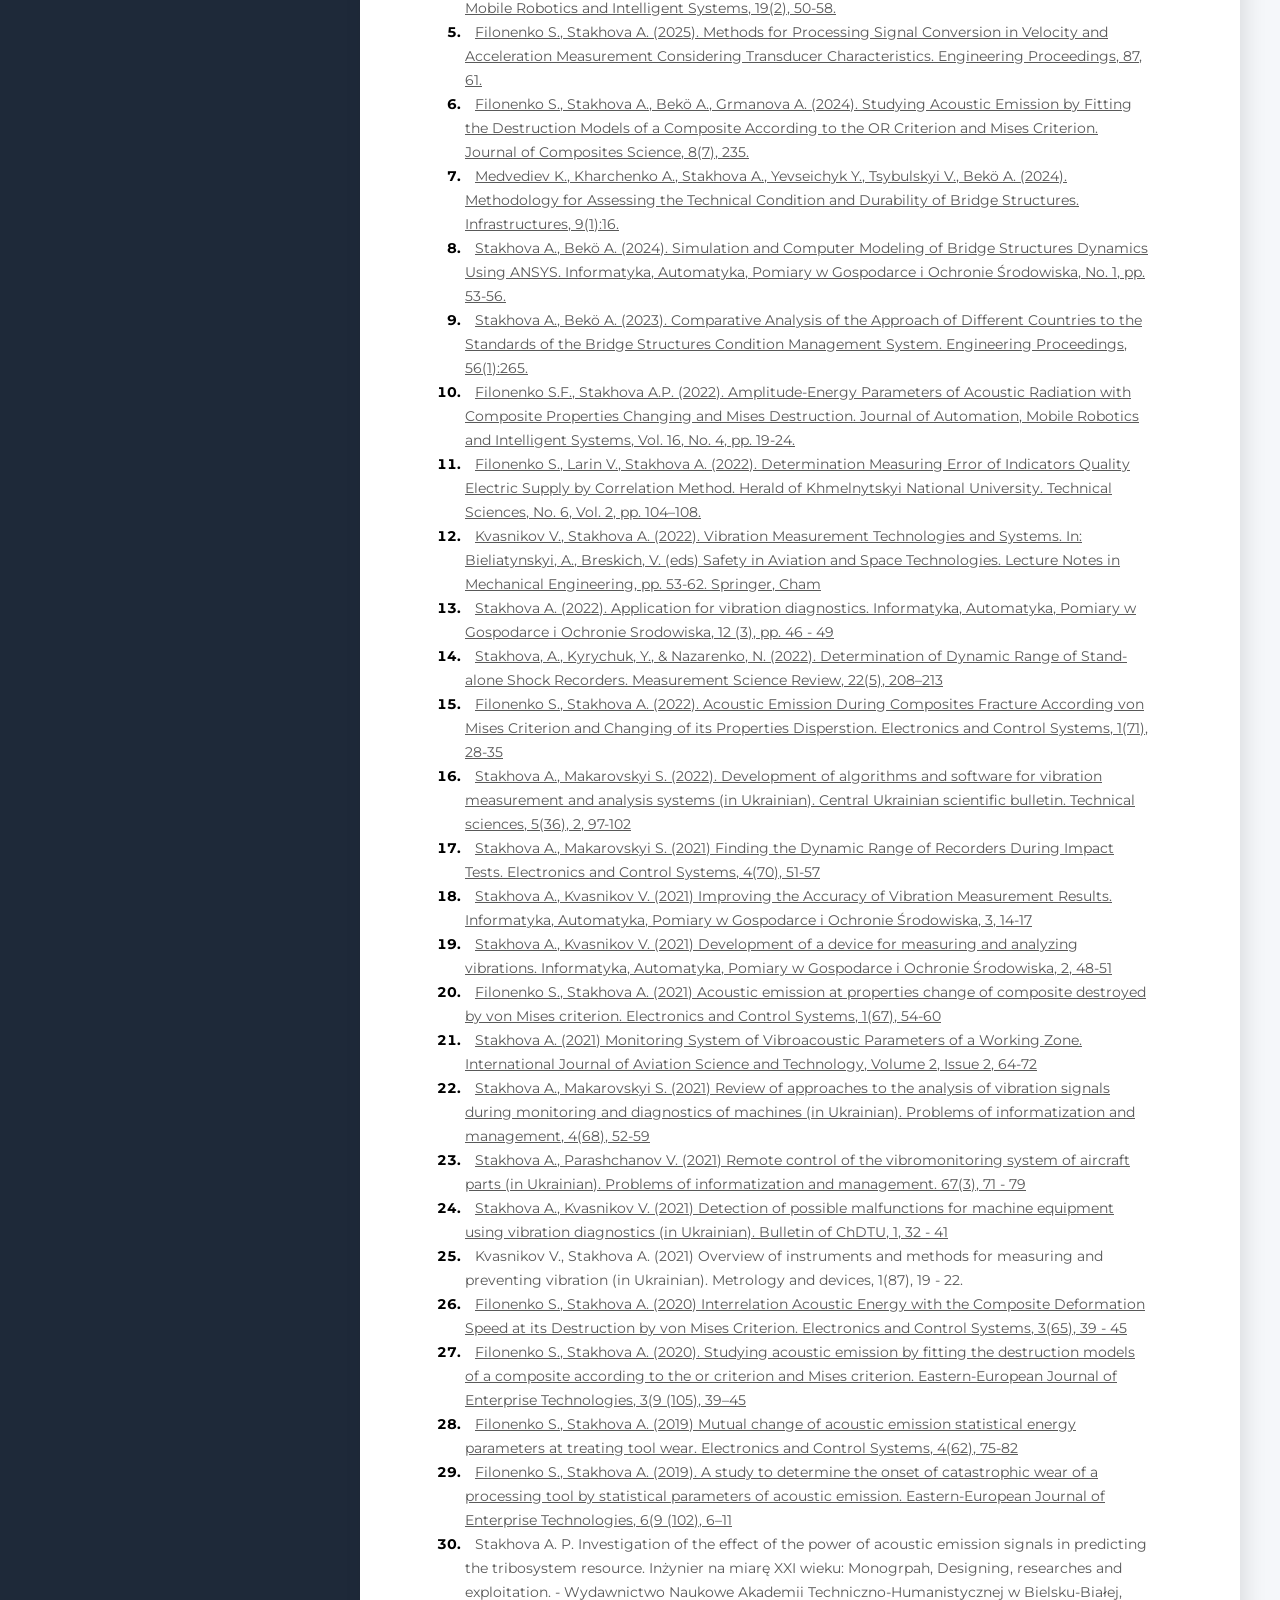
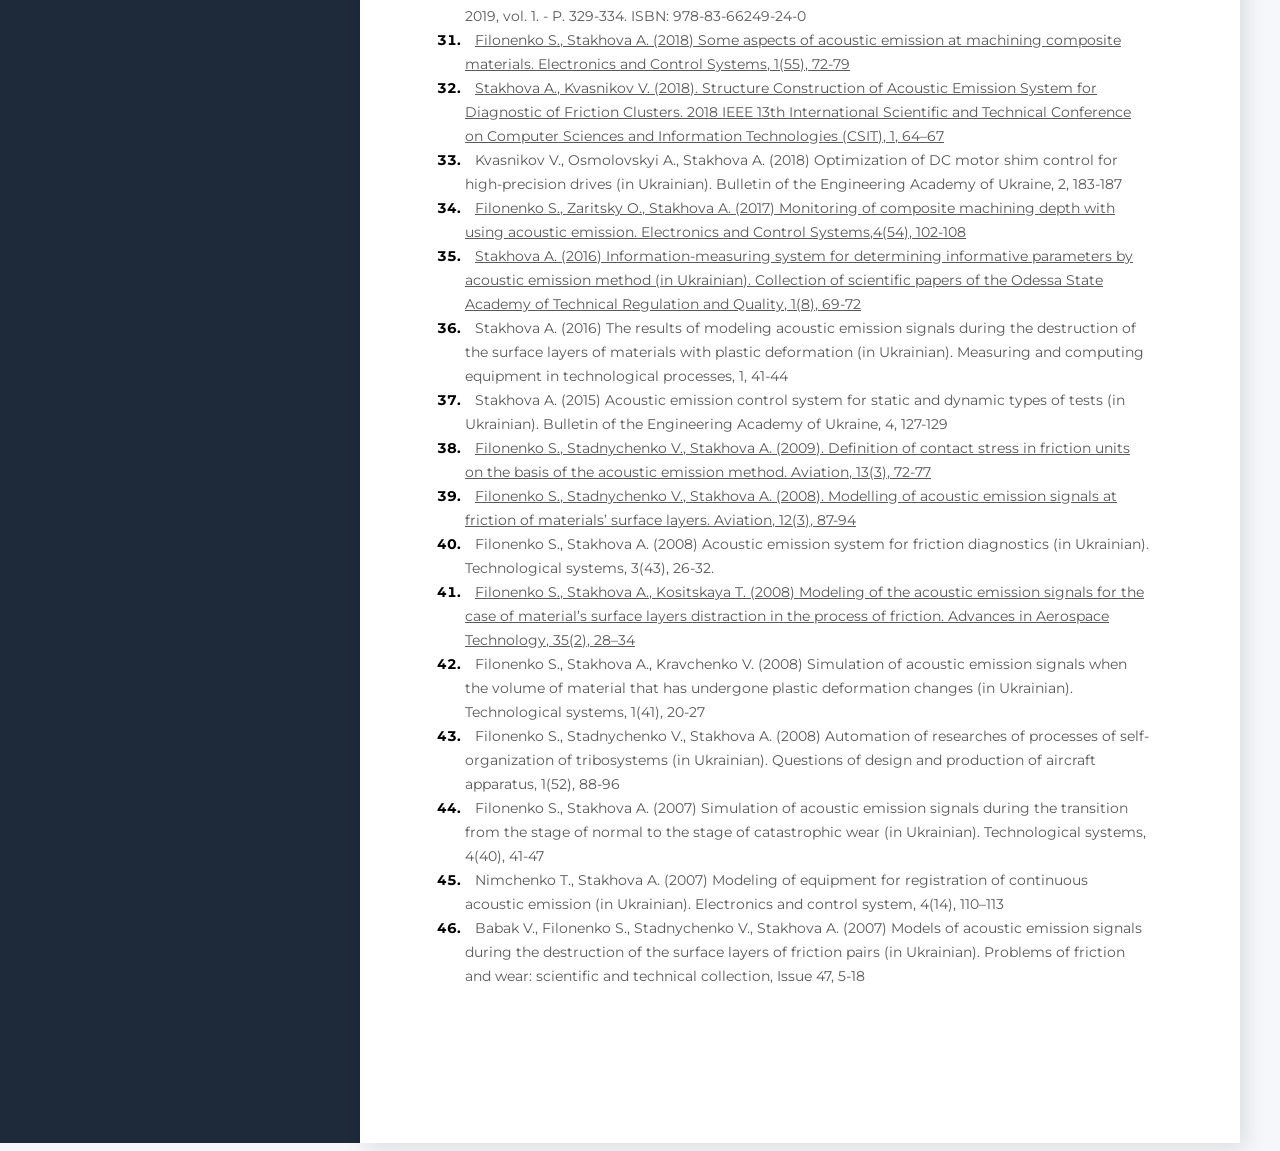
==== commit 9fd43d6a: "Update print statement from 'Hello' to 'Goodbye'" ====
--- a/index.html
+++ b/index.html
@@ -29,8 +29,10 @@
     <h2 class="about_position"> Direction of Scientific Activity </h2>
     <p class="work_list_item"> Technical Diagnosing Systems, Control and Forecasting of the Technical Condition, Information-Measuring Systems </p>
     <h2 class="about_position"> Additional Information </h2>
-    <li class="work_list_item"> The Member of Specialized Scientific Council D 26.062.18 on the Defense of the Theses for the Degree of Doctor (Candidate) in the field of measuring mechanical quantities: 05.11.01. "Devices and Methods for measuring Mechanical Quantities", at the National Aviation University of Ministry of Education and Science of Ukraine, Kyiv, Ukraine.</span></li>
+   <!-- <li class="work_list_item"> The Member of Specialized Scientific Council D 26.062.18 on the Defense of the Theses for the Degree of Doctor (Candidate) in the field of measuring mechanical quantities: 05.11.01. "Devices and Methods for measuring Mechanical Quantities", at the National Aviation University of Ministry of Education and Science of Ukraine, Kyiv, Ukraine.</span></li>-->
     <li class="work_list_item"> Academic Advisor at the Engineering Academy of Ukraine</span></li>
+    <li class="work_list_item"> Associate Member of Women4Cyber Ukraine, European Cyber Security Organisation (ECSO)</span></li>
+    <li class="work_list_item"> Member of the International Sustainable Aviation and Energy Research Society (SARES)</span></li>
 </div>
 <!-- Grants and Research Funding -->
 <div class="grants">
